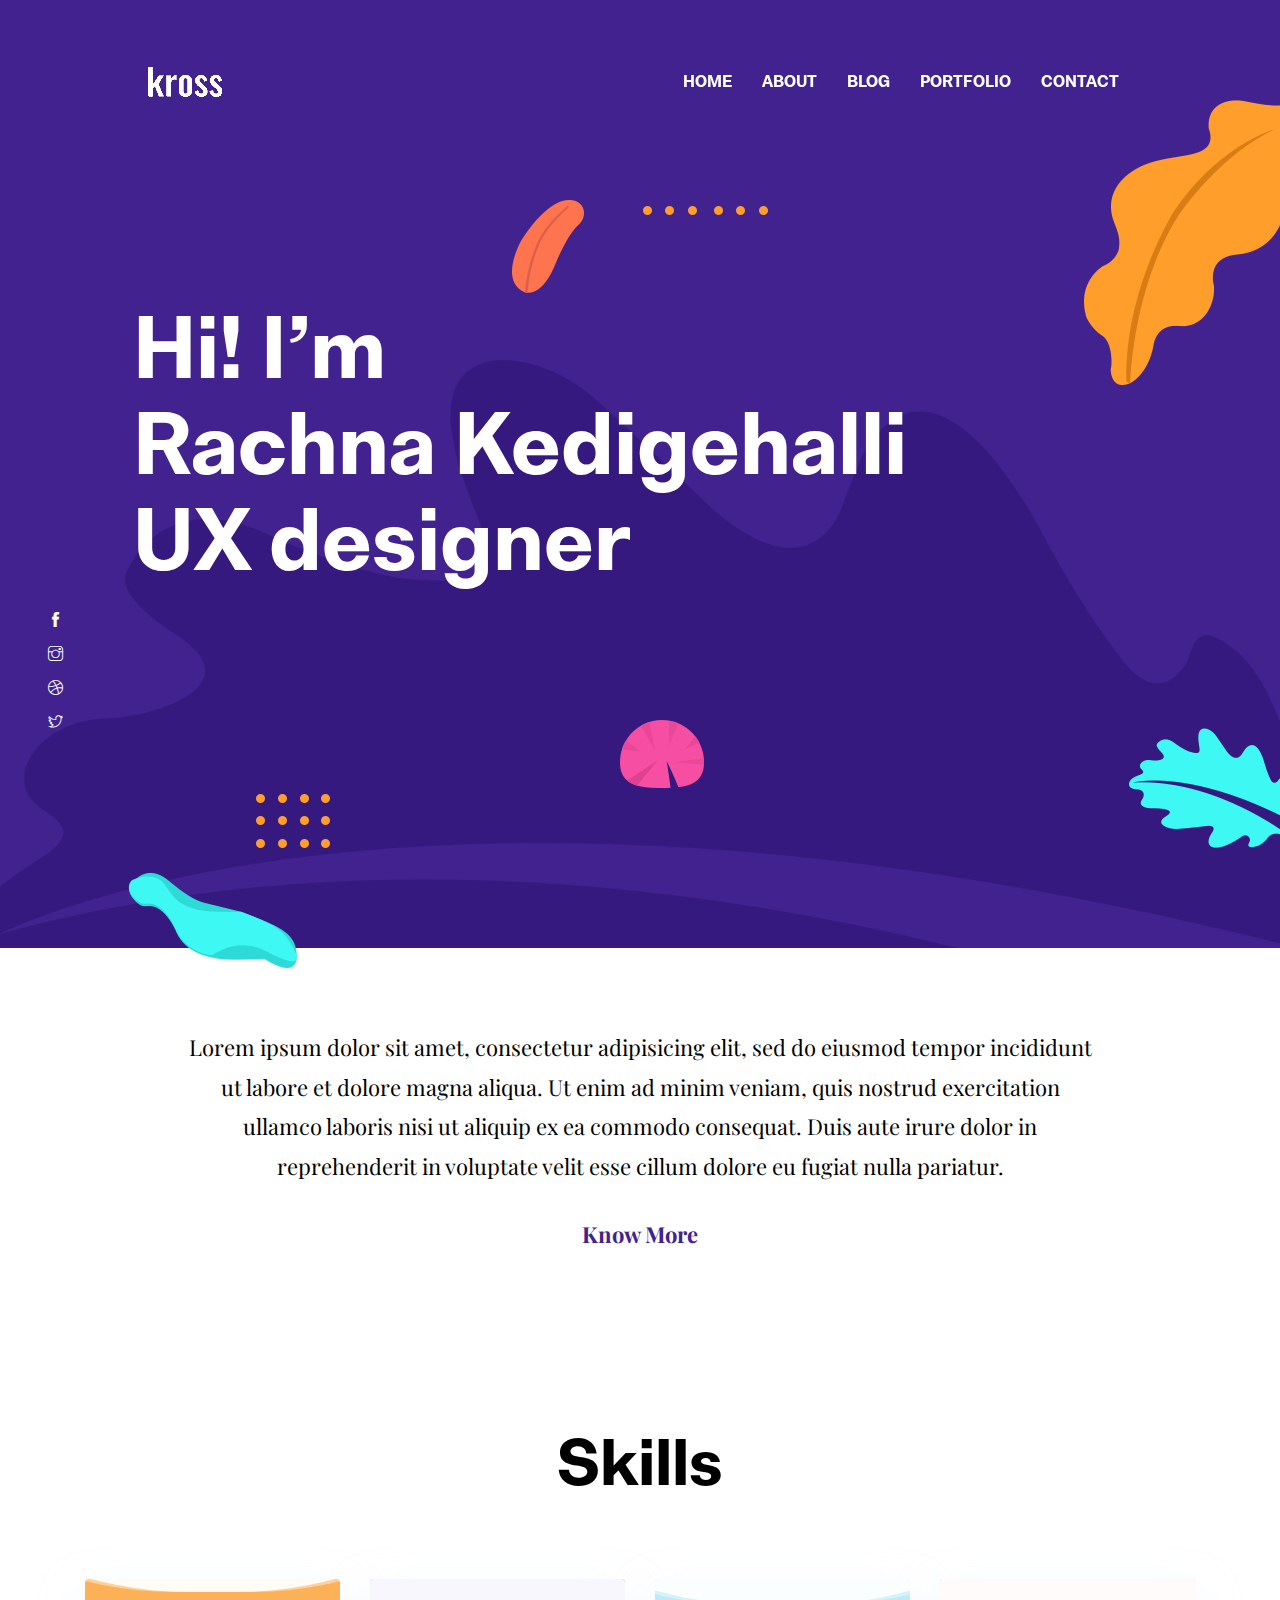
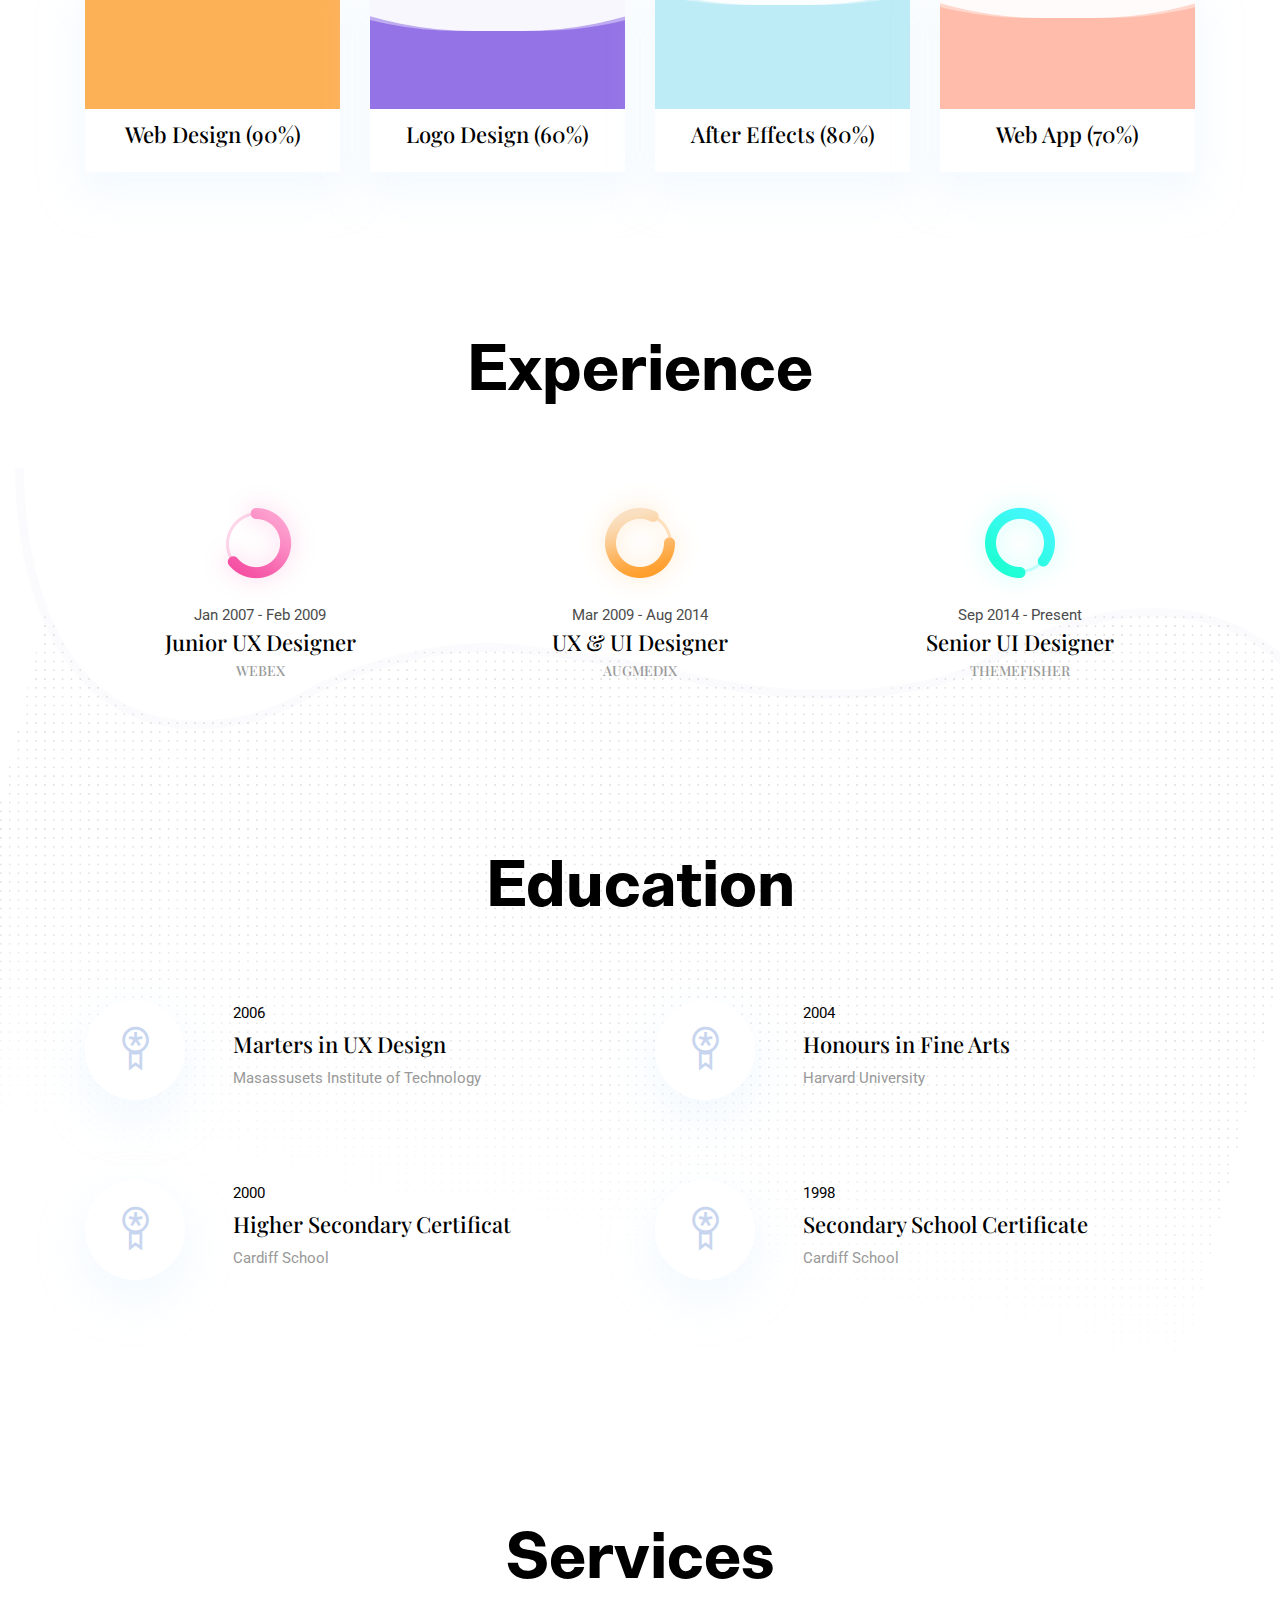
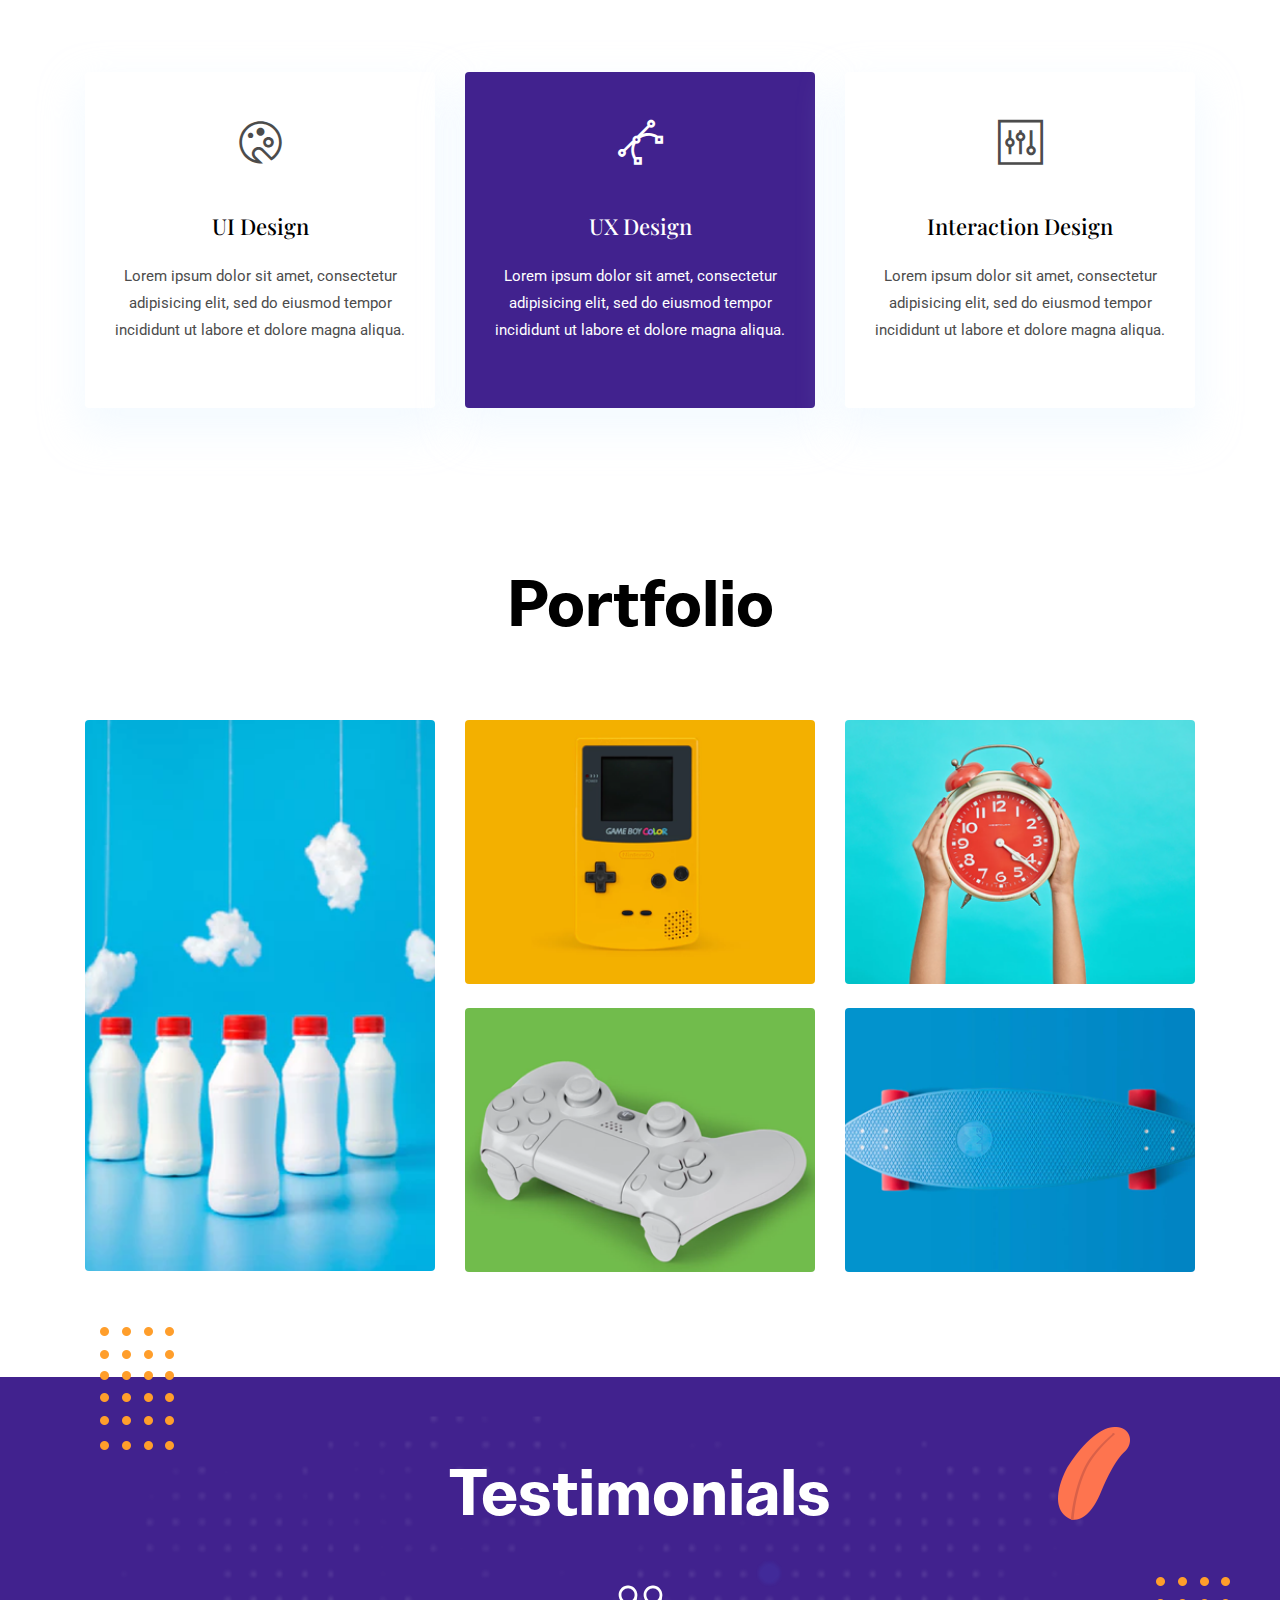
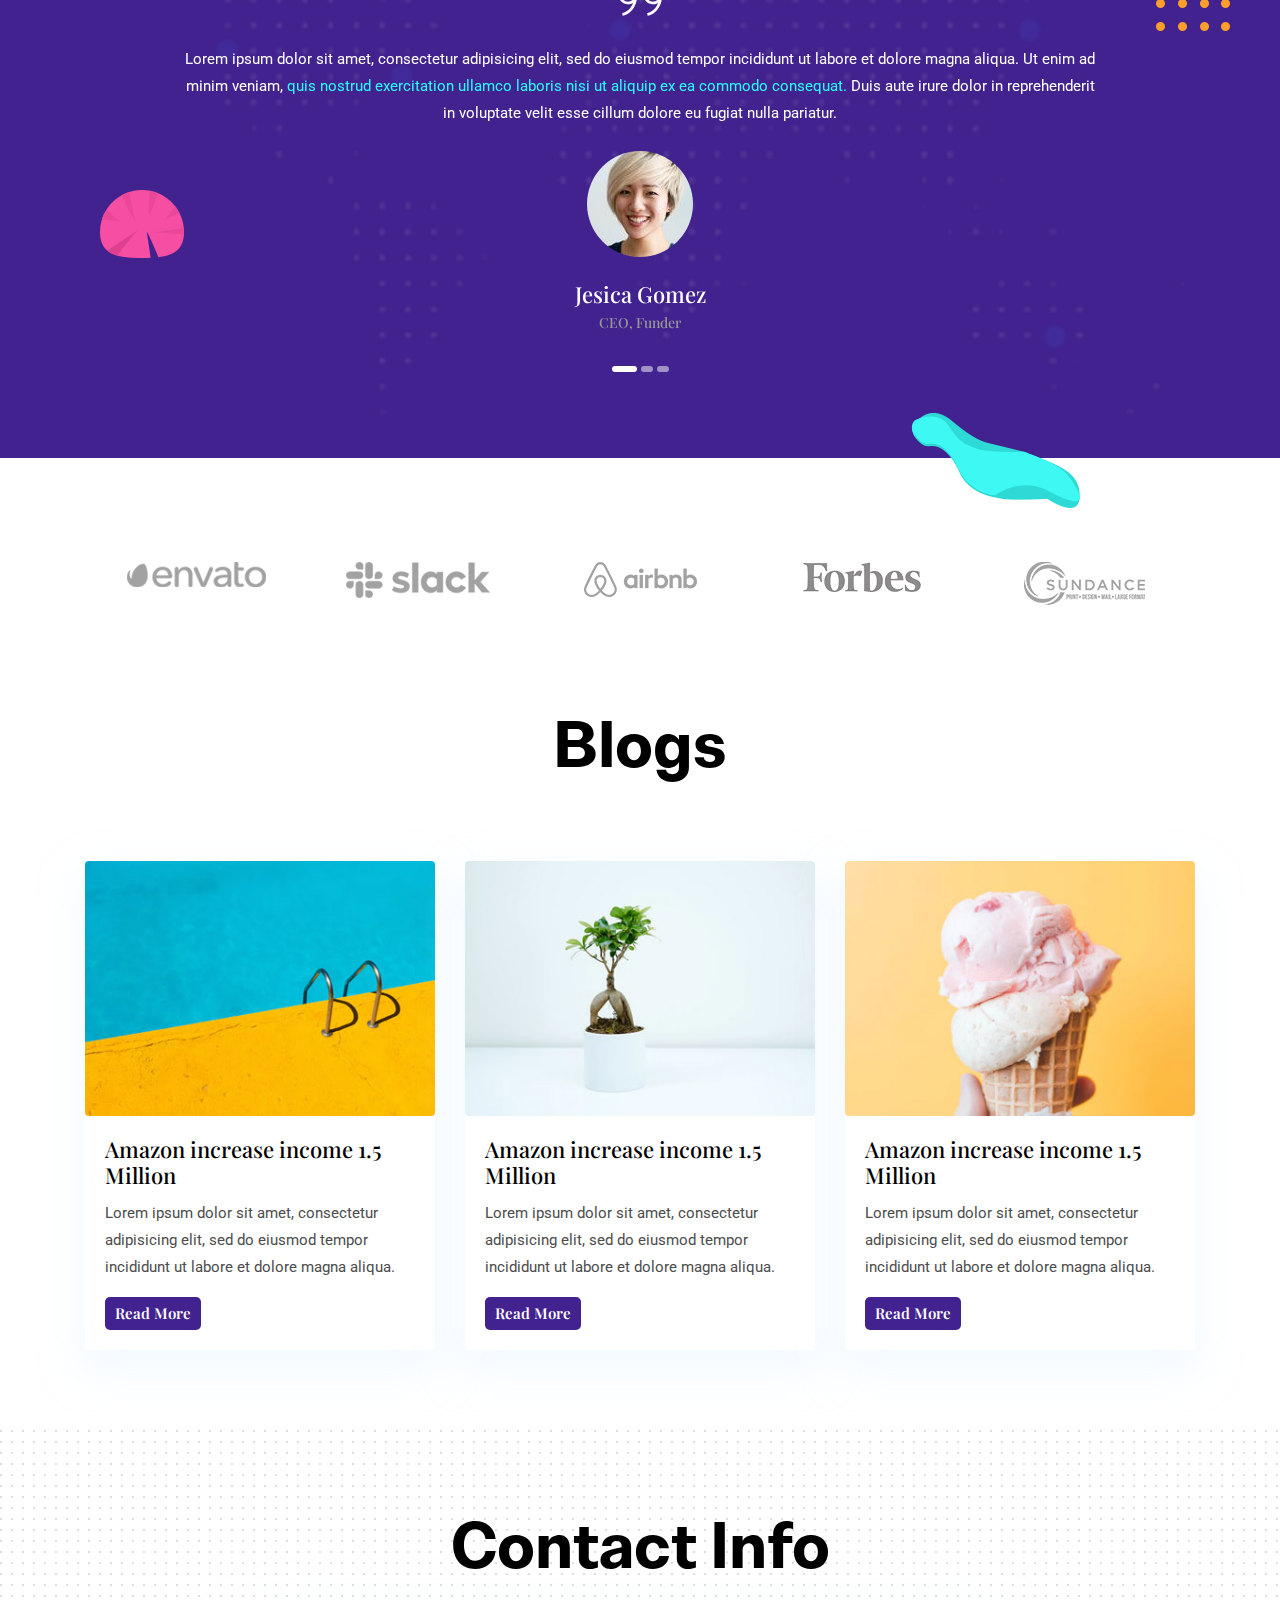
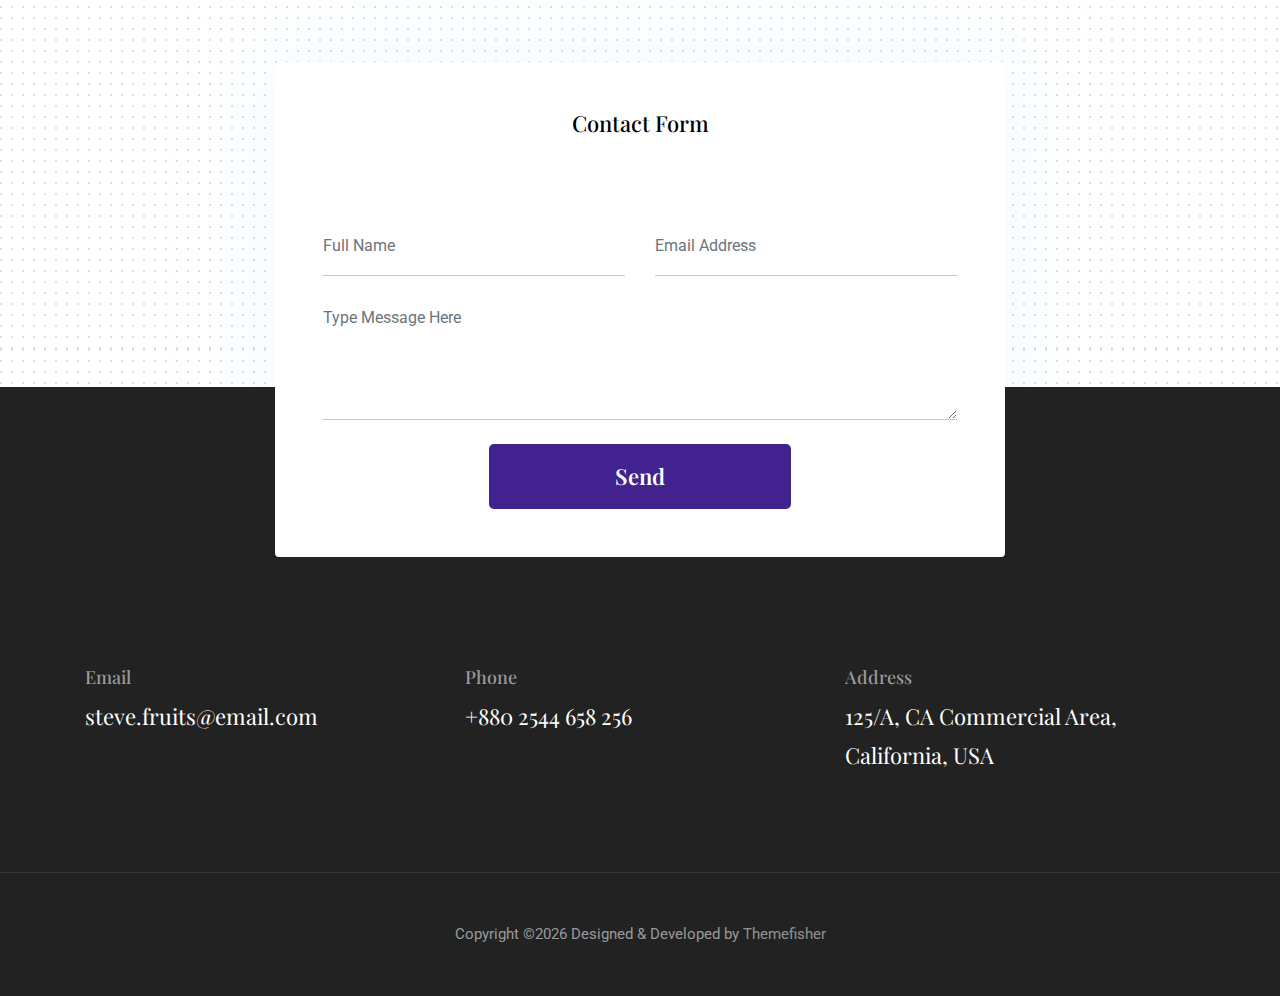
==== theme/index.html @ d2da88ad "initial commit - template added" ====
<!-- 
THEME: Kross - Creative Portfolio Template
VERSION: 1.0.0
AUTHOR: Themefisher

HOMEPAGE: https://themefisher.com/products/kross-creative-portfolio-template/
DEMO: https://demo.themefisher.com/kross/
GITHUB: https://github.com/themefisher/meghna-onepage-html5-business-template

Get HUGO Version : https://gethugothemes.com/products/kross-hugo-theme/

WEBSITE: https://themefisher.com
TWITTER: https://twitter.com/themefisher
FACEBOOK: https://www.facebook.com/themefisher
-->

<!DOCTYPE html>
<html lang="en">
<head>

  <!-- Basic Page Needs
  ================================================== -->
  <meta charset="utf-8">
  <title>Kross - Creative Portfolio Template</title>

  <!-- Mobile Specific Metas
  ================================================== -->
  <meta http-equiv="X-UA-Compatible" content="IE=edge">
  <meta name="description" content="Creative Portfolio Template">
  <meta name="viewport" content="width=device-width, initial-scale=1.0, maximum-scale=5.0">
  <meta name="author" content="Themefisher">
  <meta name="generator" content="Themefisher Kross Template v1.0">
  <!-- Favicon -->
  <link rel="shortcut icon" type="image/x-icon" href="images/favicon.png" />
  
  <!-- ** Plugins Needed for the Project ** -->
  <!-- Bootstrap -->
  <link rel="stylesheet" href="plugins/bootstrap/bootstrap.min.css">
  <!-- slick slider -->
  <link rel="stylesheet" href="plugins/slick/slick.css">
  <!-- themefy-icon -->
  <link rel="stylesheet" href="plugins/themify-icons/themify-icons.css">

  <!-- Main Stylesheet -->
  <link href="css/style.css" rel="stylesheet">

</head>
<body>
  

<header class="navigation fixed-top">
  <nav class="navbar navbar-expand-lg navbar-dark">
    <a class="navbar-brand font-tertiary h3" href="index.html"><img src="images/logo.png" alt="Myself"></a>
    <button class="navbar-toggler" type="button" data-toggle="collapse" data-target="#navigation"
      aria-controls="navigation" aria-expanded="false" aria-label="Toggle navigation">
      <span class="navbar-toggler-icon"></span>
    </button>

    <div class="collapse navbar-collapse text-center" id="navigation">
      <ul class="navbar-nav ml-auto">
        <li class="nav-item active">
          <a class="nav-link" href="index.html">Home</a>
        </li>
        <li class="nav-item">
          <a class="nav-link" href="about.html">about</a>
        </li>
        <li class="nav-item">
          <a class="nav-link" href="blog.html">Blog</a>
        </li>
        <li class="nav-item">
          <a class="nav-link" href="portfolio.html">Portfolio</a>
        </li>
        <li class="nav-item">
          <a class="nav-link" href="contact.html">Contact</a>
        </li>
      </ul>
    </div>
  </nav>
</header>

<!-- hero area -->
<section class="hero-area bg-primary" id="parallax">
  <div class="container">
    <div class="row">
      <div class="col-lg-11 mx-auto">
        <h1 class="text-white font-tertiary">Hi! I’m <br> Rachna Kedigehalli <br> UX designer</h1>
      </div>
    </div>
  </div>
  <div class="layer-bg w-100">
    <img class="img-fluid w-100" src="images/illustrations/leaf-bg.png" alt="bg-shape">
  </div>
  <div class="layer" id="l2">
    <img src="images/illustrations/dots-cyan.png" alt="bg-shape">
  </div>
  <div class="layer" id="l3">
    <img src="images/illustrations/leaf-orange.png" alt="bg-shape">
  </div>
  <div class="layer" id="l4">
    <img src="images/illustrations/dots-orange.png" alt="bg-shape">
  </div>
  <div class="layer" id="l5">
    <img src="images/illustrations/leaf-yellow.png" alt="bg-shape">
  </div>
  <div class="layer" id="l6">
    <img src="images/illustrations/leaf-cyan.png" alt="bg-shape">
  </div>
  <div class="layer" id="l7">
    <img src="images/illustrations/dots-group-orange.png" alt="bg-shape">
  </div>
  <div class="layer" id="l8">
    <img src="images/illustrations/leaf-pink-round.png" alt="bg-shape">
  </div>
  <div class="layer" id="l9">
    <img src="images/illustrations/leaf-cyan-2.png" alt="bg-shape">
  </div>
  <!-- social icon -->
  <ul class="list-unstyled ml-5 mt-3 position-relative zindex-1">
    <li class="mb-3"><a class="text-white" href="https://themefisher.com/"><i class="ti-facebook"></i></a></li>
    <li class="mb-3"><a class="text-white" href="https://themefisher.com/"><i class="ti-instagram"></i></a></li>
    <li class="mb-3"><a class="text-white" href="https://themefisher.com/"><i class="ti-dribbble"></i></a></li>
    <li class="mb-3"><a class="text-white" href="https://themefisher.com/"><i class="ti-twitter"></i></a></li>
  </ul>
  <!-- /social icon -->
</section>
<!-- /hero area -->

<!-- about -->
<section class="section">
  <div class="container">
    <div class="row">
      <div class="col-lg-10 mx-auto text-center">
        <p class="font-secondary paragraph-lg text-dark">Lorem ipsum dolor sit amet, consectetur adipisicing elit, sed
          do eiusmod tempor incididunt ut labore et dolore magna aliqua. Ut enim ad minim veniam, quis nostrud
          exercitation ullamco laboris nisi ut aliquip ex ea commodo consequat. Duis aute irure dolor in reprehenderit
          in voluptate velit esse cillum dolore eu fugiat nulla pariatur.</p>
        <a href="about.html" class="btn btn-transparent">know more</a>
      </div>
    </div>
  </div>
</section>
<!-- /about -->

<!-- skills -->
<section class="section">
  <div class="container">
    <div class="row">
      <div class="col-lg-12 text-center">
        <h2 class="section-title">Skills</h2>
      </div>
      <div class="col-lg-3 col-sm-6 mb-4 mb-lg-0">
        <div class="card shadow text-center">
          <div class="position-relative rounded-top progress-wrapper" data-color="#fdb157">
            <div class="wave" data-progress="90%"></div>
          </div>
          <div class="card-footer bg-white">
            <h4 class="card-title">Web Design (90%)</h4>
          </div>
        </div>
      </div>
      <div class="col-lg-3 col-sm-6 mb-4 mb-lg-0">
        <div class="card shadow text-center">
          <div class="position-relative rounded-top progress-wrapper" data-color="#9473e6">
            <div class="wave" data-progress="60%"></div>
          </div>
          <div class="card-footer bg-white">
            <h4 class="card-title">Logo Design (60%)</h4>
          </div>
        </div>
      </div>
      <div class="col-lg-3 col-sm-6 mb-4 mb-lg-0">
        <div class="card shadow text-center">
          <div class="position-relative rounded-top progress-wrapper" data-color="#bdecf6">
            <div class="wave" data-progress="80%"></div>
          </div>
          <div class="card-footer bg-white">
            <h4 class="card-title">After Effects (80%)</h4>
          </div>
        </div>
      </div>
      <div class="col-lg-3 col-sm-6 mb-4 mb-lg-0">
        <div class="card shadow text-center">
          <div class="position-relative rounded-top progress-wrapper" data-color="#ffbcaa">
            <div class="wave" data-progress="70%"></div>
          </div>
          <div class="card-footer bg-white">
            <h4 class="card-title">Web App (70%)</h4>
          </div>
        </div>
      </div>
    </div>
  </div>
</section>
<!-- /skills -->

<!-- experience -->
<section class="section">
  <div class="container">
    <div class="row justify-content-around">
      <div class="col-lg-12 text-center">
        <h2 class="section-title">Experience</h2>
      </div>
      <div class="col-lg-3 col-md-4 text-center">
        <img src="images/experience/icon-1.png" alt="icon">
        <p class="mb-0">Jan 2007 - Feb 2009</p>
        <h4>Junior UX Designer</h4>
        <h6 class="text-light">WEBEX</h6>
      </div>
      <div class="col-lg-3 col-md-4 text-center">
        <img src="images/experience/icon-2.png" alt="icon">
        <p class="mb-0">Mar 2009 - Aug 2014</p>
        <h4>UX & UI Designer</h4>
        <h6 class="text-light">AUGMEDIX</h6>
      </div>
      <div class="col-lg-3 col-md-4 text-center">
        <img src="images/experience/icon-3.png" alt="icon">
        <p class="mb-0">Sep 2014 - Present</p>
        <h4>Senior UI Designer</h4>
        <h6 class="text-light">THEMEFISHER</h6>
      </div>
    </div>
  </div>
</section>
<!-- ./experience -->

<!-- education -->
<section class="section position-relative">
  <div class="container">
    <div class="row">
      <div class="col-lg-12 text-center">
        <h2 class="section-title">Education</h2>
      </div>
      <div class="col-lg-6 col-md-6 mb-80">
        <div class="d-flex">
          <div class="mr-lg-5 mr-3">
            <i class="ti-medall icon icon-light icon-bg bg-white shadow rounded-circle d-block"></i>
          </div>
          <div>
            <p class="text-dark mb-1">2006</p>
            <h4>Marters in UX Design</h4>
            <p class="mb-0 text-light">Masassusets Institute of Technology</p>
          </div>
        </div>
      </div>
      <div class="col-lg-6 col-md-6 mb-80">
        <div class="d-flex">
          <div class="mr-lg-5 mr-3">
            <i class="ti-medall icon icon-light icon-bg bg-white shadow rounded-circle d-block"></i>
          </div>
          <div>
            <p class="text-dark mb-1">2004</p>
            <h4>Honours in Fine Arts</h4>
            <p class="mb-0 text-light">Harvard University</p>
          </div>
        </div>
      </div>
      <div class="col-lg-6 col-md-6 mb-80">
        <div class="d-flex">
          <div class="mr-lg-5 mr-3">
            <i class="ti-medall icon icon-light icon-bg bg-white shadow rounded-circle d-block"></i>
          </div>
          <div>
            <p class="text-dark mb-1">2000</p>
            <h4>Higher Secondary Certificat</h4>
            <p class="mb-0 text-light">Cardiff School</p>
          </div>
        </div>
      </div>
      <div class="col-lg-6 col-md-6 mb-80">
        <div class="d-flex">
          <div class="mr-lg-5 mr-3">
            <i class="ti-medall icon icon-light icon-bg bg-white shadow rounded-circle d-block"></i>
          </div>
          <div>
            <p class="text-dark mb-1">1998</p>
            <h4>Secondary School Certificate</h4>
            <p class="mb-0 text-light">Cardiff School</p>
          </div>
        </div>
      </div>
    </div>
  </div>
  <!-- bg image -->
  <img class="img-fluid edu-bg-image w-100" src="images/backgrounds/education-bg.png" alt="bg-image">
</section>
<!-- /education -->

<!-- services -->
<section class="section">
  <div class="container">
    <div class="row">
      <div class="col-12 text-center">
        <h2 class="section-title">Services</h2>
      </div>
      <div class="col-md-4 mb-4 mb-md-0">
        <div class="card hover-shadow shadow">
          <div class="card-body text-center px-4 py-5">
            <i class="ti-palette icon mb-5 d-inline-block"></i>
            <h4 class="mb-4">UI Design</h4>
            <p>Lorem ipsum dolor sit amet, consectetur adipisicing elit, sed do eiusmod tempor incididunt ut labore et
              dolore magna aliqua.</p>
          </div>
        </div>
      </div>
      <div class="col-md-4 mb-4 mb-md-0">
        <div class="card active-bg-primary hover-shadow shadow">
          <div class="card-body text-center px-4 py-5">
            <i class="ti-vector icon mb-5 d-inline-block"></i>
            <h4 class="mb-4">UX Design</h4>
            <p>Lorem ipsum dolor sit amet, consectetur adipisicing elit, sed do eiusmod tempor incididunt ut labore et
              dolore magna aliqua.</p>
          </div>
        </div>
      </div>
      <div class="col-md-4 mb-4 mb-md-0">
        <div class="card hover-shadow shadow">
          <div class="card-body text-center px-4 py-5">
            <i class="ti-panel icon mb-5 d-inline-block"></i>
            <h4 class="mb-4">Interaction Design</h4>
            <p>Lorem ipsum dolor sit amet, consectetur adipisicing elit, sed do eiusmod tempor incididunt ut labore et
              dolore magna aliqua.</p>
          </div>
        </div>
      </div>
    </div>
  </div>
</section>
<!-- /services -->

<!-- portfolio -->
<section class="section">
  <div class="container">
    <div class="row">
      <div class="col-12 text-center">
        <h2 class="section-title">Portfolio</h2>
      </div>
    </div>
    <div class="row shuffle-wrapper">
      <div class="col-lg-4 col-6 mb-4 shuffle-item">
        <div class="position-relative rounded hover-wrapper">
          <img src="images/portfolio/item-1.png" alt="portfolio-image" class="img-fluid rounded w-100">
          <div class="hover-overlay">
            <div class="hover-content">
              <a class="btn btn-light btn-sm" href="#!">view project</a>
            </div>
          </div>
        </div>
      </div>
      <div class="col-lg-4 col-6 mb-4 shuffle-item">
        <div class="position-relative rounded hover-wrapper">
          <img src="images/portfolio/item-2.png" alt="portfolio-image" class="img-fluid rounded w-100">
          <div class="hover-overlay">
            <div class="hover-content">
              <a class="btn btn-light btn-sm" href="#!">view project</a>
            </div>
          </div>
        </div>
      </div>
      <div class="col-lg-4 col-6 mb-4 shuffle-item">
        <div class="position-relative rounded hover-wrapper">
          <img src="images/portfolio/item-3.png" alt="portfolio-image" class="img-fluid rounded w-100">
          <div class="hover-overlay">
            <div class="hover-content">
              <a class="btn btn-light btn-sm" href="#!">view project</a>
            </div>
          </div>
        </div>
      </div>
      <div class="col-lg-4 col-6 mb-4 shuffle-item">
        <div class="position-relative rounded hover-wrapper">
          <img src="images/portfolio/item-4.png" alt="portfolio-image" class="img-fluid rounded w-100">
          <div class="hover-overlay">
            <div class="hover-content">
              <a class="btn btn-light btn-sm" href="#!">view project</a>
            </div>
          </div>
        </div>
      </div>
      <div class="col-lg-4 col-6 mb-4 shuffle-item">
        <div class="position-relative rounded hover-wrapper">
          <img src="images/portfolio/item-5.png" alt="portfolio-image" class="img-fluid rounded w-100">
          <div class="hover-overlay">
            <div class="hover-content">
              <a class="btn btn-light btn-sm" href="#!">view project</a>
            </div>
          </div>
        </div>
      </div>
    </div>
  </div>
</section>
<!-- /portfolio -->

<!-- testimonial -->
<section class="section bg-primary position-relative testimonial-bg-shapes">
  <div class="container">
    <div class="row">
      <div class="col-12 text-center">
        <h2 class="section-title text-white mb-5">Testimonials</h2>
      </div>
      <div class="col-lg-10 mx-auto testimonial-slider">
        <!-- slider-item -->
        <div class="text-center testimonial-content">
          <i class="ti-quote-right text-white icon mb-4 d-inline-block"></i>
          <p class="text-white mb-4">Lorem ipsum dolor sit amet, consectetur adipisicing elit, sed do eiusmod tempor
            incididunt ut labore et dolore magna aliqua. Ut enim ad minim veniam, <strong>quis nostrud exercitation
              ullamco laboris nisi ut aliquip ex ea commodo consequat.</strong> Duis aute irure dolor in reprehenderit
            in voluptate velit esse cillum dolore eu fugiat nulla pariatur.</p>
          <img class="img-fluid rounded-circle mb-4 d-inline-block" src="images/testimonial/client-1.png"
            alt="client-image">
          <h4 class="text-white">Jesica Gomez</h4>
          <h6 class="text-light mb-4">CEO, Funder</h6>
        </div>
        <!-- slider-item -->
        <div class="text-center testimonial-content">
          <i class="ti-quote-right text-white icon mb-4 d-inline-block"></i>
          <p class="text-white mb-4">Lorem ipsum dolor sit amet, consectetur adipisicing elit, sed do eiusmod tempor
            incididunt ut labore et dolore magna aliqua. Ut enim ad minim veniam, <strong>quis nostrud exercitation
              ullamco
              laboris nisi ut aliquip ex ea commodo consequat.</strong> Duis aute irure dolor in reprehenderit in
            voluptate velit
            esse cillum dolore eu fugiat nulla pariatur.</p>
          <img class="img-fluid rounded-circle mb-4 d-inline-block" src="images/testimonial/client-1.png"
            alt="client-image">
          <h4 class="text-white">Jesica Gomez</h4>
          <h6 class="text-light mb-4">CEO, Funder</h6>
        </div>
        <!-- slider-item -->
        <div class="text-center testimonial-content">
          <i class="ti-quote-right text-white icon mb-4 d-inline-block"></i>
          <p class="text-white mb-4">Lorem ipsum dolor sit amet, consectetur adipisicing elit, sed do eiusmod tempor
            incididunt ut labore et dolore magna aliqua. Ut enim ad minim veniam, <strong>quis nostrud exercitation
              ullamco
              laboris nisi ut aliquip ex ea commodo consequat.</strong> Duis aute irure dolor in reprehenderit in
            voluptate velit
            esse cillum dolore eu fugiat nulla pariatur.</p>
          <img class="img-fluid rounded-circle mb-4 d-inline-block" src="images/testimonial/client-1.png"
            alt="client-image">
          <h4 class="text-white">Jesica Gomez</h4>
          <h6 class="text-light mb-4">CEO, Funder</h6>
        </div>
      </div>
    </div>
  </div>
  <!-- bg shapes -->
  <img src="images/backgrounds/map.png" alt="map" class="img-fluid bg-map">
  <img src="images/illustrations/dots-group-v.png" alt="bg-shape" class="img-fluid bg-shape-1">
  <img src="images/illustrations/leaf-orange.png" alt="bg-shape" class="img-fluid bg-shape-2">
  <img src="images/illustrations/dots-group-sm.png" alt="bg-shape" class="img-fluid bg-shape-3">
  <img src="images/illustrations/leaf-pink-round.png" alt="bg-shape" class="img-fluid bg-shape-4">
  <img src="images/illustrations/leaf-cyan.png" alt="bg-shape" class="img-fluid bg-shape-5">
</section>
<!-- /testimonial -->

<!-- client logo slider -->
<section class="section pb-0">
  <div class="container">
    <div class="client-logo-slider d-flex align-items-center">
      <a href="contact.html" class="text-center d-block outline-0 p-4"><img class="d-unset img-fluid"
          src="images/clients-logo/client-logo-1.png" alt="client-logo"></a>
      <a href="contact.html" class="text-center d-block outline-0 p-4"><img class="d-unset img-fluid"
          src="images/clients-logo/client-logo-2.png" alt="client-logo"></a>
      <a href="contact.html" class="text-center d-block outline-0 p-4"><img class="d-unset img-fluid"
          src="images/clients-logo/client-logo-3.png" alt="client-logo"></a>
      <a href="contact.html" class="text-center d-block outline-0 p-4"><img class="d-unset img-fluid"
          src="images/clients-logo/client-logo-4.png" alt="client-logo"></a>
      <a href="contact.html" class="text-center d-block outline-0 p-4"><img class="d-unset img-fluid"
          src="images/clients-logo/client-logo-5.png" alt="client-logo"></a>
      <a href="contact.html" class="text-center d-block outline-0 p-4"><img class="d-unset img-fluid"
          src="images/clients-logo/client-logo-1.png" alt="client-logo"></a>
      <a href="contact.html" class="text-center d-block outline-0 p-4"><img class="d-unset img-fluid"
          src="images/clients-logo/client-logo-2.png" alt="client-logo"></a>
      <a href="contact.html" class="text-center d-block outline-0 p-4"><img class="d-unset img-fluid"
          src="images/clients-logo/client-logo-3.png" alt="client-logo"></a>
      <a href="contact.html" class="text-center d-block outline-0 p-4"><img class="d-unset img-fluid"
          src="images/clients-logo/client-logo-4.png" alt="client-logo"></a>
      <a href="contact.html" class="text-center d-block outline-0 p-4"><img class="d-unset img-fluid"
          src="images/clients-logo/client-logo-5.png" alt="client-logo"></a>
    </div>
  </div>
</section>
<!-- /client logo slider -->

<!-- blog -->
<section class="section">
  <div class="container">
    <div class="row">
      <div class="col-12 text-center">
        <h2 class="section-title">Blogs</h2>
      </div>
      <div class="col-lg-4 col-sm-6 mb-4 mb-lg-0">
        <article class="card shadow">
          <img class="rounded card-img-top" src="images/blog/post-3.jpg" alt="post-thumb">
          <div class="card-body">
            <h4 class="card-title"><a class="text-dark" href="blog-single.html">Amazon increase income 1.5 Million</a>
            </h4>
            <p class="cars-text">Lorem ipsum dolor sit amet, consectetur adipisicing elit, sed do eiusmod tempor
              incididunt ut labore et
              dolore magna aliqua.</p>
            <a href="blog-single.html" class="btn btn-xs btn-primary">Read More</a>
          </div>
        </article>
      </div>
      <div class="col-lg-4 col-sm-6 mb-4 mb-lg-0">
        <article class="card shadow">
          <img class="rounded card-img-top" src="images/blog/post-4.jpg" alt="post-thumb">
          <div class="card-body">
            <h4 class="card-title"><a class="text-dark" href="blog-single.html">Amazon increase income 1.5 Million</a>
            </h4>
            <p class="cars-text">Lorem ipsum dolor sit amet, consectetur adipisicing elit, sed do eiusmod tempor
              incididunt ut labore et
              dolore magna aliqua.</p>
            <a href="blog-single.html" class="btn btn-xs btn-primary">Read More</a>
          </div>
        </article>
      </div>
      <div class="col-lg-4 col-sm-6 mb-4 mb-lg-0">
        <article class="card shadow">
          <img class="rounded card-img-top" src="images/blog/post-2.jpg" alt="post-thumb">
          <div class="card-body">
            <h4 class="card-title"><a class="text-dark" href="blog-single.html">Amazon increase income 1.5 Million</a>
            </h4>
            <p class="cars-text">Lorem ipsum dolor sit amet, consectetur adipisicing elit, sed do eiusmod tempor
              incididunt ut labore et
              dolore magna aliqua.</p>
            <a href="blog-single.html" class="btn btn-xs btn-primary">Read More</a>
          </div>
        </article>
      </div>
    </div>
  </div>
</section>
<!-- /blog -->

<!-- contact -->
<section class="section section-on-footer" data-background="images/backgrounds/bg-dots.png">
  <div class="container">
    <div class="row">
      <div class="col-12 text-center">
        <h2 class="section-title">Contact Info</h2>
      </div>
      <div class="col-lg-8 mx-auto">
        <div class="bg-white rounded text-center p-5 shadow-down">
          <h4 class="mb-80">Contact Form</h4>
          <form action="#" class="row">
            <div class="col-md-6">
              <input type="text" id="name" name="name" placeholder="Full Name" class="form-control px-0 mb-4" required>
            </div>
            <div class="col-md-6">
              <input type="email" id="email" name="email" placeholder="Email Address" class="form-control px-0 mb-4" required>
            </div>
            <div class="col-12">
              <textarea name="message" id="message" class="form-control px-0 mb-4"
                placeholder="Type Message Here" required></textarea>
            </div>
            <div class="col-lg-6 col-10 mx-auto">
              <button class="btn btn-primary w-100">send</button>
            </div>
          </form>
        </div>
      </div>
    </div>
  </div>
</section>
<!-- /contact -->

<!-- footer -->
<footer class="bg-dark footer-section">
  <div class="section">
    <div class="container">
      <div class="row">
        <div class="col-md-4">
          <h5 class="text-light">Email</h5>
          <p class="text-white paragraph-lg font-secondary">steve.fruits@email.com</p>
        </div>
        <div class="col-md-4">
          <h5 class="text-light">Phone</h5>
          <p class="text-white paragraph-lg font-secondary">+880 2544 658 256</p>
        </div>
        <div class="col-md-4">
          <h5 class="text-light">Address</h5>
          <p class="text-white paragraph-lg font-secondary">125/A, CA Commercial Area, California, USA</p>
        </div>
      </div>
    </div>
  </div>
  <div class="border-top text-center border-dark py-5">
    <p class="mb-0 text-light">Copyright &copy;<script>
        var CurrentYear = new Date().getFullYear()
        document.write(CurrentYear)
      </script> Designed &amp; Developed by <a class="text-white-50" href="Themefisher">Themefisher</a></p>
  </div>
</footer>
<!-- /footer -->

<!-- jQuery -->
<script src="plugins/jQuery/jquery.min.js"></script>
<!-- Bootstrap JS -->
<script src="plugins/bootstrap/bootstrap.min.js"></script>
<!-- slick slider -->
<script src="plugins/slick/slick.min.js"></script>
<!-- filter -->
<script src="plugins/shuffle/shuffle.min.js"></script>

<!-- Main Script -->
<script src="js/script.js"></script>

</body>
</html>
---- theme/plugins/themify-icons/themify-icons.css ----
@font-face{font-family:themify;src:url(fonts/themify.eot?-fvbane);src:url(fonts/themify.eot?#iefix-fvbane) format('embedded-opentype'),url(fonts/themify.woff?-fvbane) format('woff'),url(fonts/themify.ttf?-fvbane) format('truetype'),url(fonts/themify.svg?-fvbane#themify) format('svg');font-weight:400;font-style:normal}[class*=" ti-"],[class^=ti-]{font-family:themify;speak:none;font-style:normal;font-weight:400;font-variant:normal;text-transform:none;line-height:1;-webkit-font-smoothing:antialiased;-moz-osx-font-smoothing:grayscale}.ti-wand:before{content:"\e600"}.ti-volume:before{content:"\e601"}.ti-user:before{content:"\e602"}.ti-unlock:before{content:"\e603"}.ti-unlink:before{content:"\e604"}.ti-trash:before{content:"\e605"}.ti-thought:before{content:"\e606"}.ti-target:before{content:"\e607"}.ti-tag:before{content:"\e608"}.ti-tablet:before{content:"\e609"}.ti-star:before{content:"\e60a"}.ti-spray:before{content:"\e60b"}.ti-signal:before{content:"\e60c"}.ti-shopping-cart:before{content:"\e60d"}.ti-shopping-cart-full:before{content:"\e60e"}.ti-settings:before{content:"\e60f"}.ti-search:before{content:"\e610"}.ti-zoom-in:before{content:"\e611"}.ti-zoom-out:before{content:"\e612"}.ti-cut:before{content:"\e613"}.ti-ruler:before{content:"\e614"}.ti-ruler-pencil:before{content:"\e615"}.ti-ruler-alt:before{content:"\e616"}.ti-bookmark:before{content:"\e617"}.ti-bookmark-alt:before{content:"\e618"}.ti-reload:before{content:"\e619"}.ti-plus:before{content:"\e61a"}.ti-pin:before{content:"\e61b"}.ti-pencil:before{content:"\e61c"}.ti-pencil-alt:before{content:"\e61d"}.ti-paint-roller:before{content:"\e61e"}.ti-paint-bucket:before{content:"\e61f"}.ti-na:before{content:"\e620"}.ti-mobile:before{content:"\e621"}.ti-minus:before{content:"\e622"}.ti-medall:before{content:"\e623"}.ti-medall-alt:before{content:"\e624"}.ti-marker:before{content:"\e625"}.ti-marker-alt:before{content:"\e626"}.ti-arrow-up:before{content:"\e627"}.ti-arrow-right:before{content:"\e628"}.ti-arrow-left:before{content:"\e629"}.ti-arrow-down:before{content:"\e62a"}.ti-lock:before{content:"\e62b"}.ti-location-arrow:before{content:"\e62c"}.ti-link:before{content:"\e62d"}.ti-layout:before{content:"\e62e"}.ti-layers:before{content:"\e62f"}.ti-layers-alt:before{content:"\e630"}.ti-key:before{content:"\e631"}.ti-import:before{content:"\e632"}.ti-image:before{content:"\e633"}.ti-heart:before{content:"\e634"}.ti-heart-broken:before{content:"\e635"}.ti-hand-stop:before{content:"\e636"}.ti-hand-open:before{content:"\e637"}.ti-hand-drag:before{content:"\e638"}.ti-folder:before{content:"\e639"}.ti-flag:before{content:"\e63a"}.ti-flag-alt:before{content:"\e63b"}.ti-flag-alt-2:before{content:"\e63c"}.ti-eye:before{content:"\e63d"}.ti-export:before{content:"\e63e"}.ti-exchange-vertical:before{content:"\e63f"}.ti-desktop:before{content:"\e640"}.ti-cup:before{content:"\e641"}.ti-crown:before{content:"\e642"}.ti-comments:before{content:"\e643"}.ti-comment:before{content:"\e644"}.ti-comment-alt:before{content:"\e645"}.ti-close:before{content:"\e646"}.ti-clip:before{content:"\e647"}.ti-angle-up:before{content:"\e648"}.ti-angle-right:before{content:"\e649"}.ti-angle-left:before{content:"\e64a"}.ti-angle-down:before{content:"\e64b"}.ti-check:before{content:"\e64c"}.ti-check-box:before{content:"\e64d"}.ti-camera:before{content:"\e64e"}.ti-announcement:before{content:"\e64f"}.ti-brush:before{content:"\e650"}.ti-briefcase:before{content:"\e651"}.ti-bolt:before{content:"\e652"}.ti-bolt-alt:before{content:"\e653"}.ti-blackboard:before{content:"\e654"}.ti-bag:before{content:"\e655"}.ti-move:before{content:"\e656"}.ti-arrows-vertical:before{content:"\e657"}.ti-arrows-horizontal:before{content:"\e658"}.ti-fullscreen:before{content:"\e659"}.ti-arrow-top-right:before{content:"\e65a"}.ti-arrow-top-left:before{content:"\e65b"}.ti-arrow-circle-up:before{content:"\e65c"}.ti-arrow-circle-right:before{content:"\e65d"}.ti-arrow-circle-left:before{content:"\e65e"}.ti-arrow-circle-down:before{content:"\e65f"}.ti-angle-double-up:before{content:"\e660"}.ti-angle-double-right:before{content:"\e661"}.ti-angle-double-left:before{content:"\e662"}.ti-angle-double-down:before{content:"\e663"}.ti-zip:before{content:"\e664"}.ti-world:before{content:"\e665"}.ti-wheelchair:before{content:"\e666"}.ti-view-list:before{content:"\e667"}.ti-view-list-alt:before{content:"\e668"}.ti-view-grid:before{content:"\e669"}.ti-uppercase:before{content:"\e66a"}.ti-upload:before{content:"\e66b"}.ti-underline:before{content:"\e66c"}.ti-truck:before{content:"\e66d"}.ti-timer:before{content:"\e66e"}.ti-ticket:before{content:"\e66f"}.ti-thumb-up:before{content:"\e670"}.ti-thumb-down:before{content:"\e671"}.ti-text:before{content:"\e672"}.ti-stats-up:before{content:"\e673"}.ti-stats-down:before{content:"\e674"}.ti-split-v:before{content:"\e675"}.ti-split-h:before{content:"\e676"}.ti-smallcap:before{content:"\e677"}.ti-shine:before{content:"\e678"}.ti-shift-right:before{content:"\e679"}.ti-shift-left:before{content:"\e67a"}.ti-shield:before{content:"\e67b"}.ti-notepad:before{content:"\e67c"}.ti-server:before{content:"\e67d"}.ti-quote-right:before{content:"\e67e"}.ti-quote-left:before{content:"\e67f"}.ti-pulse:before{content:"\e680"}.ti-printer:before{content:"\e681"}.ti-power-off:before{content:"\e682"}.ti-plug:before{content:"\e683"}.ti-pie-chart:before{content:"\e684"}.ti-paragraph:before{content:"\e685"}.ti-panel:before{content:"\e686"}.ti-package:before{content:"\e687"}.ti-music:before{content:"\e688"}.ti-music-alt:before{content:"\e689"}.ti-mouse:before{content:"\e68a"}.ti-mouse-alt:before{content:"\e68b"}.ti-money:before{content:"\e68c"}.ti-microphone:before{content:"\e68d"}.ti-menu:before{content:"\e68e"}.ti-menu-alt:before{content:"\e68f"}.ti-map:before{content:"\e690"}.ti-map-alt:before{content:"\e691"}.ti-loop:before{content:"\e692"}.ti-location-pin:before{content:"\e693"}.ti-list:before{content:"\e694"}.ti-light-bulb:before{content:"\e695"}.ti-Italic:before{content:"\e696"}.ti-info:before{content:"\e697"}.ti-infinite:before{content:"\e698"}.ti-id-badge:before{content:"\e699"}.ti-hummer:before{content:"\e69a"}.ti-home:before{content:"\e69b"}.ti-help:before{content:"\e69c"}.ti-headphone:before{content:"\e69d"}.ti-harddrives:before{content:"\e69e"}.ti-harddrive:before{content:"\e69f"}.ti-gift:before{content:"\e6a0"}.ti-game:before{content:"\e6a1"}.ti-filter:before{content:"\e6a2"}.ti-files:before{content:"\e6a3"}.ti-file:before{content:"\e6a4"}.ti-eraser:before{content:"\e6a5"}.ti-envelope:before{content:"\e6a6"}.ti-download:before{content:"\e6a7"}.ti-direction:before{content:"\e6a8"}.ti-direction-alt:before{content:"\e6a9"}.ti-dashboard:before{content:"\e6aa"}.ti-control-stop:before{content:"\e6ab"}.ti-control-shuffle:before{content:"\e6ac"}.ti-control-play:before{content:"\e6ad"}.ti-control-pause:before{content:"\e6ae"}.ti-control-forward:before{content:"\e6af"}.ti-control-backward:before{content:"\e6b0"}.ti-cloud:before{content:"\e6b1"}.ti-cloud-up:before{content:"\e6b2"}.ti-cloud-down:before{content:"\e6b3"}.ti-clipboard:before{content:"\e6b4"}.ti-car:before{content:"\e6b5"}.ti-calendar:before{content:"\e6b6"}.ti-book:before{content:"\e6b7"}.ti-bell:before{content:"\e6b8"}.ti-basketball:before{content:"\e6b9"}.ti-bar-chart:before{content:"\e6ba"}.ti-bar-chart-alt:before{content:"\e6bb"}.ti-back-right:before{content:"\e6bc"}.ti-back-left:before{content:"\e6bd"}.ti-arrows-corner:before{content:"\e6be"}.ti-archive:before{content:"\e6bf"}.ti-anchor:before{content:"\e6c0"}.ti-align-right:before{content:"\e6c1"}.ti-align-left:before{content:"\e6c2"}.ti-align-justify:before{content:"\e6c3"}.ti-align-center:before{content:"\e6c4"}.ti-alert:before{content:"\e6c5"}.ti-alarm-clock:before{content:"\e6c6"}.ti-agenda:before{content:"\e6c7"}.ti-write:before{content:"\e6c8"}.ti-window:before{content:"\e6c9"}.ti-widgetized:before{content:"\e6ca"}.ti-widget:before{content:"\e6cb"}.ti-widget-alt:before{content:"\e6cc"}.ti-wallet:before{content:"\e6cd"}.ti-video-clapper:before{content:"\e6ce"}.ti-video-camera:before{content:"\e6cf"}.ti-vector:before{content:"\e6d0"}.ti-themify-logo:before{content:"\e6d1"}.ti-themify-favicon:before{content:"\e6d2"}.ti-themify-favicon-alt:before{content:"\e6d3"}.ti-support:before{content:"\e6d4"}.ti-stamp:before{content:"\e6d5"}.ti-split-v-alt:before{content:"\e6d6"}.ti-slice:before{content:"\e6d7"}.ti-shortcode:before{content:"\e6d8"}.ti-shift-right-alt:before{content:"\e6d9"}.ti-shift-left-alt:before{content:"\e6da"}.ti-ruler-alt-2:before{content:"\e6db"}.ti-receipt:before{content:"\e6dc"}.ti-pin2:before{content:"\e6dd"}.ti-pin-alt:before{content:"\e6de"}.ti-pencil-alt2:before{content:"\e6df"}.ti-palette:before{content:"\e6e0"}.ti-more:before{content:"\e6e1"}.ti-more-alt:before{content:"\e6e2"}.ti-microphone-alt:before{content:"\e6e3"}.ti-magnet:before{content:"\e6e4"}.ti-line-double:before{content:"\e6e5"}.ti-line-dotted:before{content:"\e6e6"}.ti-line-dashed:before{content:"\e6e7"}.ti-layout-width-full:before{content:"\e6e8"}.ti-layout-width-default:before{content:"\e6e9"}.ti-layout-width-default-alt:before{content:"\e6ea"}.ti-layout-tab:before{content:"\e6eb"}.ti-layout-tab-window:before{content:"\e6ec"}.ti-layout-tab-v:before{content:"\e6ed"}.ti-layout-tab-min:before{content:"\e6ee"}.ti-layout-slider:before{content:"\e6ef"}.ti-layout-slider-alt:before{content:"\e6f0"}.ti-layout-sidebar-right:before{content:"\e6f1"}.ti-layout-sidebar-none:before{content:"\e6f2"}.ti-layout-sidebar-left:before{content:"\e6f3"}.ti-layout-placeholder:before{content:"\e6f4"}.ti-layout-menu:before{content:"\e6f5"}.ti-layout-menu-v:before{content:"\e6f6"}.ti-layout-menu-separated:before{content:"\e6f7"}.ti-layout-menu-full:before{content:"\e6f8"}.ti-layout-media-right-alt:before{content:"\e6f9"}.ti-layout-media-right:before{content:"\e6fa"}.ti-layout-media-overlay:before{content:"\e6fb"}.ti-layout-media-overlay-alt:before{content:"\e6fc"}.ti-layout-media-overlay-alt-2:before{content:"\e6fd"}.ti-layout-media-left-alt:before{content:"\e6fe"}.ti-layout-media-left:before{content:"\e6ff"}.ti-layout-media-center-alt:before{content:"\e700"}.ti-layout-media-center:before{content:"\e701"}.ti-layout-list-thumb:before{content:"\e702"}.ti-layout-list-thumb-alt:before{content:"\e703"}.ti-layout-list-post:before{content:"\e704"}.ti-layout-list-large-image:before{content:"\e705"}.ti-layout-line-solid:before{content:"\e706"}.ti-layout-grid4:before{content:"\e707"}.ti-layout-grid3:before{content:"\e708"}.ti-layout-grid2:before{content:"\e709"}.ti-layout-grid2-thumb:before{content:"\e70a"}.ti-layout-cta-right:before{content:"\e70b"}.ti-layout-cta-left:before{content:"\e70c"}.ti-layout-cta-center:before{content:"\e70d"}.ti-layout-cta-btn-right:before{content:"\e70e"}.ti-layout-cta-btn-left:before{content:"\e70f"}.ti-layout-column4:before{content:"\e710"}.ti-layout-column3:before{content:"\e711"}.ti-layout-column2:before{content:"\e712"}.ti-layout-accordion-separated:before{content:"\e713"}.ti-layout-accordion-merged:before{content:"\e714"}.ti-layout-accordion-list:before{content:"\e715"}.ti-ink-pen:before{content:"\e716"}.ti-info-alt:before{content:"\e717"}.ti-help-alt:before{content:"\e718"}.ti-headphone-alt:before{content:"\e719"}.ti-hand-point-up:before{content:"\e71a"}.ti-hand-point-right:before{content:"\e71b"}.ti-hand-point-left:before{content:"\e71c"}.ti-hand-point-down:before{content:"\e71d"}.ti-gallery:before{content:"\e71e"}.ti-face-smile:before{content:"\e71f"}.ti-face-sad:before{content:"\e720"}.ti-credit-card:before{content:"\e721"}.ti-control-skip-forward:before{content:"\e722"}.ti-control-skip-backward:before{content:"\e723"}.ti-control-record:before{content:"\e724"}.ti-control-eject:before{content:"\e725"}.ti-comments-smiley:before{content:"\e726"}.ti-brush-alt:before{content:"\e727"}.ti-youtube:before{content:"\e728"}.ti-vimeo:before{content:"\e729"}.ti-twitter:before{content:"\e72a"}.ti-time:before{content:"\e72b"}.ti-tumblr:before{content:"\e72c"}.ti-skype:before{content:"\e72d"}.ti-share:before{content:"\e72e"}.ti-share-alt:before{content:"\e72f"}.ti-rocket:before{content:"\e730"}.ti-pinterest:before{content:"\e731"}.ti-new-window:before{content:"\e732"}.ti-microsoft:before{content:"\e733"}.ti-list-ol:before{content:"\e734"}.ti-linkedin:before{content:"\e735"}.ti-layout-sidebar-2:before{content:"\e736"}.ti-layout-grid4-alt:before{content:"\e737"}.ti-layout-grid3-alt:before{content:"\e738"}.ti-layout-grid2-alt:before{content:"\e739"}.ti-layout-column4-alt:before{content:"\e73a"}.ti-layout-column3-alt:before{content:"\e73b"}.ti-layout-column2-alt:before{content:"\e73c"}.ti-instagram:before{content:"\e73d"}.ti-google:before{content:"\e73e"}.ti-github:before{content:"\e73f"}.ti-flickr:before{content:"\e740"}.ti-facebook:before{content:"\e741"}.ti-dropbox:before{content:"\e742"}.ti-dribbble:before{content:"\e743"}.ti-apple:before{content:"\e744"}.ti-android:before{content:"\e745"}.ti-save:before{content:"\e746"}.ti-save-alt:before{content:"\e747"}.ti-yahoo:before{content:"\e748"}.ti-wordpress:before{content:"\e749"}.ti-vimeo-alt:before{content:"\e74a"}.ti-twitter-alt:before{content:"\e74b"}.ti-tumblr-alt:before{content:"\e74c"}.ti-trello:before{content:"\e74d"}.ti-stack-overflow:before{content:"\e74e"}.ti-soundcloud:before{content:"\e74f"}.ti-sharethis:before{content:"\e750"}.ti-sharethis-alt:before{content:"\e751"}.ti-reddit:before{content:"\e752"}.ti-pinterest-alt:before{content:"\e753"}.ti-microsoft-alt:before{content:"\e754"}.ti-linux:before{content:"\e755"}.ti-jsfiddle:before{content:"\e756"}.ti-joomla:before{content:"\e757"}.ti-html5:before{content:"\e758"}.ti-flickr-alt:before{content:"\e759"}.ti-email:before{content:"\e75a"}.ti-drupal:before{content:"\e75b"}.ti-dropbox-alt:before{content:"\e75c"}.ti-css3:before{content:"\e75d"}.ti-rss:before{content:"\e75e"}.ti-rss-alt:before{content:"\e75f"}
---- theme/css/style.css ----
/*!
THEME: Kross - Creative Portfolio Template
VERSION: 1.0.0
AUTHOR: Themefisher

HOMEPAGE: https://themefisher.com/products/kross-creative-portfolio-template/
DEMO: https://demo.themefisher.com/kross/
GITHUB: https://github.com/themefisher/meghna-onepage-html5-business-template

Get HUGO Version : https://gethugothemes.com/products/kross-hugo-theme/

WEBSITE: https://themefisher.com
TWITTER: https://twitter.com/themefisher
FACEBOOK: https://www.facebook.com/themefisher
*/
/*  typography */
@import url("https://fonts.googleapis.com/css?family=Playfair+Display:400,700|Roboto:300,400,500,700");
@font-face {
  font-family: 'BwNistaInt-xBd';
  src: url("../plugins/fonts/BwNistaInt-xBd.woff") format("woff");
  font-style: normal;
  font-display: swap;
}

body {
  line-height: 1.2;
  font-family: "Roboto", sans-serif;
  -webkit-font-smoothing: antialiased;
  font-size: 15px;
  color: #4c4c4c;
}

p, .paragraph {
  font-weight: 400;
  color: #4c4c4c;
  font-size: 15px;
  line-height: 1.8;
  font-family: "Roboto", sans-serif;
}

p-lg, .paragraph-lg {
  font-size: 22px;
}

h1, h2, h3, h4, h5, h6 {
  color: #000;
  font-family: "Playfair Display", serif;
  line-height: 1.2;
}

h1, .h1 {
  font-size: 80px;
}

@media (max-width: 991px) {
  h1, .h1 {
    font-size: 65px;
  }
}

h2, .h2 {
  font-size: 60px;
}

@media (max-width: 991px) {
  h2, .h2 {
    font-size: 50px;
  }
}

h3, .h3 {
  font-size: 40px;
}

h4, .h4 {
  font-size: 22px;
}

h5, .h5 {
  font-size: 18px;
}

h6, .h6 {
  font-size: 14px;
}

/* Button style */
.btn {
  font-size: 22px;
  font-family: "Playfair Display", serif;
  text-transform: capitalize;
  padding: 16px 44px;
  border-radius: 5px;
  font-weight: 600;
  border: 0;
  position: relative;
  z-index: 1;
  transition: .2s ease;
}

.btn:focus {
  outline: 0;
  box-shadow: none !important;
}

.btn:active {
  box-shadow: none;
}

.btn-sm {
  font-size: 15px;
  padding: 10px 30px;
}

.btn-xs {
  padding: 5px 10px;
  font-size: 15px;
}

.btn-primary {
  background: #41228e;
  color: #fff;
}

.btn-primary:active {
  background: #542cb7 !important;
}

.btn-primary:hover {
  background: #542cb7;
}

.btn-primary.focus, .btn-primary.active {
  background: #542cb7 !important;
  box-shadow: none !important;
}

.btn-transparent {
  background: transparent;
  color: #41228e;
  font-weight: bold;
}

.btn-transparent:active, .btn-transparent:hover {
  color: #41228e;
}

body {
  background-color: #fff;
  overflow-x: hidden;
}

::-moz-selection {
  background: #542cb7;
  color: #fff;
}

::selection {
  background: #542cb7;
  color: #fff;
}

/* preloader */
.preloader {
  position: fixed;
  top: 0;
  left: 0;
  right: 0;
  bottom: 0;
  background-color: #fff;
  z-index: 999;
  display: flex;
  align-items: center;
  justify-content: center;
}

ol,
ul {
  list-style-type: none;
  margin: 0px;
}

img {
  vertical-align: middle;
  border: 0;
}

a,
a:hover,
a:focus {
  text-decoration: none;
}

a,
button,
select {
  cursor: pointer;
  transition: .2s ease;
}

a:focus,
button:focus,
select:focus {
  outline: 0;
}

a.text-dark:hover {
  color: #41228e !important;
}

a:hover {
  color: #41228e;
}

.slick-slide {
  outline: 0;
}

.section {
  padding-top: 80px;
  padding-bottom: 80px;
}

.section-title {
  margin-bottom: 80px;
  font-family: "BwNistaInt-xBd";
}

.bg-cover {
  background-size: cover;
  background-position: center center;
  background-repeat: no-repeat;
}

/* overlay */
.overlay {
  position: relative;
}

.overlay::before {
  position: absolute;
  content: '';
  height: 100%;
  width: 100%;
  top: 0;
  left: 0;
  background: #000;
  opacity: .5;
}

.outline-0 {
  outline: 0 !important;
}

.d-unset {
  display: unset !important;
}

.bg-primary {
  background: #41228e !important;
}

.bg-gray {
  background: #eaeaea !important;
}

.text-primary {
  color: #41228e !important;
}

.text-color {
  color: #4c4c4c;
}

.text-dark {
  color: #000 !important;
}

.text-light {
  color: #999999 !important;
}

.mb-10 {
  margin-bottom: 10px !important;
}

.mb-20 {
  margin-bottom: 20px !important;
}

.mb-30 {
  margin-bottom: 30px !important;
}

.mb-40 {
  margin-bottom: 40px !important;
}

.mb-50 {
  margin-bottom: 50px !important;
}

.mb-60 {
  margin-bottom: 60px !important;
}

.mb-70 {
  margin-bottom: 70px !important;
}

.mb-80 {
  margin-bottom: 80px !important;
}

.mb-90 {
  margin-bottom: 90px !important;
}

.mb-100 {
  margin-bottom: 100px !important;
}

.zindex-1 {
  z-index: 1;
}

.rounded-lg {
  border-radius: 15px;
}

.overflow-hidden {
  overflow: hidden;
}

.font-secondary {
  font-family: "Playfair Display", serif !important;
}

.font-tertiary {
  font-family: "BwNistaInt-xBd" !important;
}

.shadow {
  box-shadow: 0px 18px 39.1px 6.9px rgba(224, 241, 255, 0.34) !important;
}

.bg-dark {
  background-color: #222222 !important;
}

/* icon */
.icon {
  font-size: 45px;
}

.icon-bg {
  height: 100px;
  width: 100px;
  line-height: 100px;
  text-align: center;
}

.icon-light {
  color: #c8d5ef;
}

/* /icon */
/* slick slider */
.slick-dots {
  text-align: center;
  padding-left: 0;
}

.slick-dots li {
  display: inline-block;
  margin: 2px;
}

.slick-dots li.slick-active button {
  background: #fff;
  width: 25px;
}

.slick-dots li button {
  height: 6px;
  width: 12px;
  background: rgba(255, 255, 255, 0.5);
  color: transparent;
  border-radius: 10px;
  overflow: hidden;
  transition: .2s ease;
  border: 0;
}

/* /slick slider */
/* form */
.form-control {
  border: 0;
  border-radius: 0;
  border-bottom: 1px solid #c7c7c7;
  height: 60px;
}

.form-control:focus {
  border-color: #41228e;
  outline: 0;
  box-shadow: none !important;
}

textarea.form-control {
  height: 120px;
}

/* /form */
/* card */
.card {
  border: 0;
}

.card-header {
  border: 0;
}

.card-footer {
  border: 0;
}

/* /card */
.navigation {
  padding: 40px 130px;
  transition: .3s ease;
}

.navigation.nav-bg {
  background-color: #41228e;
  padding: 15px 100px;
}

@media (max-width: 991px) {
  .navigation.nav-bg {
    padding: 15px 20px;
  }
}

@media (max-width: 991px) {
  .navigation {
    padding: 20px;
    background: #41228e;
  }
}

.navbar .nav-item .nav-link {
  font-family: "BwNistaInt-xBd";
  text-transform: uppercase;
  padding: 15px;
}

.navbar .nav-item.active {
  font-weight: bold;
}

.navbar-dark .navbar-nav .nav-link {
  color: #fff;
}

.hero-area {
  padding: 300px 0 200px;
  position: relative;
}

@media (max-width: 767px) {
  .hero-area {
    padding: 250px 0 150px;
    overflow: hidden;
  }
}

.hero-area h1 {
  position: relative;
  z-index: 2;
}

.layer {
  position: absolute;
  z-index: 1;
}

#l1 {
  bottom: 0;
  left: 0;
}

#l2 {
  top: 190px;
  left: -250px;
}

#l3 {
  top: 200px;
  left: 40%;
}

#l4 {
  top: 200px;
  right: 40%;
}

#l5 {
  top: 100px;
  right: -150px;
}

#l6 {
  bottom: -20px;
  left: 10%;
}

#l7 {
  bottom: 100px;
  left: 20%;
}

#l8 {
  bottom: 160px;
  right: 45%;
}

#l9 {
  bottom: 100px;
  right: -10px;
}

.layer-bg {
  position: absolute;
  bottom: 0;
  left: 0;
}

/* skills */
.progress-wrapper {
  height: 130px;
  overflow: hidden;
}

.wave {
  position: absolute;
  width: 100%;
  height: 100%;
}

.wave::before, .wave::after {
  content: "";
  position: absolute;
  width: 800px;
  height: 800px;
  bottom: 0;
  left: 50%;
  background-color: rgba(255, 255, 255, 0.4);
  border-radius: 45%;
  -webkit-transform: translateX(-50%) rotate(0);
          transform: translateX(-50%) rotate(0);
  -webkit-animation: rotate 6s linear infinite;
          animation: rotate 6s linear infinite;
  z-index: 10;
}

.wave::after {
  border-radius: 47%;
  background-color: rgba(255, 255, 255, 0.9);
  -webkit-transform: translateX(-50%) rotate(0);
          transform: translateX(-50%) rotate(0);
  -webkit-animation: rotate 10s linear -5s infinite;
          animation: rotate 10s linear -5s infinite;
  z-index: 20;
}

@-webkit-keyframes rotate {
  50% {
    -webkit-transform: translateX(-50%) rotate(180deg);
            transform: translateX(-50%) rotate(180deg);
  }
  100% {
    -webkit-transform: translateX(-50%) rotate(360deg);
            transform: translateX(-50%) rotate(360deg);
  }
}

@keyframes rotate {
  50% {
    -webkit-transform: translateX(-50%) rotate(180deg);
            transform: translateX(-50%) rotate(180deg);
  }
  100% {
    -webkit-transform: translateX(-50%) rotate(360deg);
            transform: translateX(-50%) rotate(360deg);
  }
}

/* /skills */
/* education */
.edu-bg-image {
  position: absolute;
  left: 0;
  top: -300px;
  z-index: -1;
}

/* /education */
/* service */
.hover-bg-primary {
  transition: .3s ease;
}

.hover-bg-primary:hover {
  background: #41228e;
}

.hover-bg-primary:hover * {
  color: #fff;
}

.active-bg-primary {
  transition: .3s ease;
  background: #41228e;
}

.active-bg-primary * {
  color: #fff;
}

.hover-shadow {
  transition: .2s ease;
}

.hover-shadow:hover {
  box-shadow: 0px 18px 40px 8px rgba(224, 241, 255, 0.54) !important;
}

/* /service */
/* portfolio */
.hover-wrapper {
  overflow: hidden;
}

.hover-wrapper img {
  transition: .3s ease;
  -webkit-transform: scale(1.1);
          transform: scale(1.1);
}

.hover-wrapper:hover img {
  -webkit-transform: scale(1);
          transform: scale(1);
}

.hover-wrapper:hover .hover-overlay {
  opacity: 1;
  visibility: visible;
}

.hover-overlay {
  position: absolute;
  height: 100%;
  width: 100%;
  border-radius: inherit;
  top: 0;
  left: 0;
  background: rgba(0, 0, 0, 0.3);
  opacity: 0;
  visibility: hidden;
  transition: .3s ease;
}

.hover-content {
  position: absolute;
  top: 50%;
  -webkit-transform: translateY(-50%);
          transform: translateY(-50%);
  left: 0;
  right: 0;
  text-align: center;
}

/* /portfolio */
/* testimonial */
.testimonial-content strong {
  color: #2bfdff;
  font-weight: normal;
}

.testimonial-bg-shapes .container {
  position: relative;
  z-index: 1;
}

.testimonial-bg-shapes .bg-map {
  position: absolute;
  left: 50%;
  top: 50%;
  -webkit-transform: translate(-50%, -50%);
          transform: translate(-50%, -50%);
}

.testimonial-bg-shapes .bg-shape-1 {
  position: absolute;
  left: 100px;
  top: -50px;
}

.testimonial-bg-shapes .bg-shape-2 {
  position: absolute;
  right: 150px;
  top: 50px;
}

.testimonial-bg-shapes .bg-shape-3 {
  position: absolute;
  right: 50px;
  top: 200px;
}

.testimonial-bg-shapes .bg-shape-4 {
  position: absolute;
  left: 100px;
  bottom: 200px;
}

.testimonial-bg-shapes .bg-shape-5 {
  position: absolute;
  right: 200px;
  bottom: -50px;
}

/* /testimonial */
/* footer */
.footer-section {
  padding-top: 200px;
}

.section-on-footer {
  margin-bottom: -250px;
}

.shadow-down {
  position: relative;
}

.shadow-down::before {
  position: absolute;
  content: "";
  box-shadow: 0px 0px 80.75px 14.25px rgba(224, 241, 255, 0.34);
  height: 100%;
  width: 100%;
  left: 0;
  top: 0;
  z-index: -1;
}

/* /footer */
.card-lg {
  flex-direction: row-reverse;
  align-items: center;
}

@media (max-width: 991px) {
  .card-lg {
    flex-direction: column;
  }
}

blockquote {
  display: inline-block;
  padding: 20px 25px;
  background: #eaeaea;
  border-left: 3px solid #41228e;
  font-style: italic;
  font-size: 22px;
  line-height: 1.7;
}

.content * {
  margin-bottom: 20px;
}

.content strong {
  font-family: "Playfair Display", serif;
  font-size: 22px;
  font-weight: normal;
  color: #000;
  display: inherit;
  line-height: 1.5;
}

.page-title-alt {
  padding: 350px 0 70px;
}

.border-thick {
  border: 10px solid;
}

.drag-lg-top {
  margin-top: -230px;
}

@media (max-width: 991px) {
  .drag-lg-top {
    margin-top: 0;
  }
}

.page-title-alt .container {
  position: relative;
  z-index: 1;
}

.page-title-alt .bg-shape-1 {
  position: absolute;
  left: 0;
  top: 0;
  height: 100%;
}

.page-title-alt .bg-shape-2 {
  position: absolute;
  left: 70px;
  top: 100px;
}

.page-title-alt .bg-shape-3 {
  position: absolute;
  left: 30%;
  top: 50px;
  -webkit-transform: rotate(180deg);
          transform: rotate(180deg);
}

.page-title-alt .bg-shape-4 {
  position: absolute;
  left: 100px;
  bottom: 100px;
}

.page-title-alt .bg-shape-5 {
  position: absolute;
  left: 40%;
  bottom: -25px;
}

.page-title-alt .bg-shape-6 {
  position: absolute;
  bottom: 100px;
  right: -100px;
}

.page-title {
  padding: 250px 0 150px;
}

.page-title .container {
  position: relative;
  z-index: 1;
}

.page-title .bg-shape-1 {
  position: absolute;
  left: 0;
  bottom: 0;
  width: 100%;
}

.page-title .bg-shape-2 {
  position: absolute;
  left: -20px;
  top: -10px;
}

.page-title .bg-shape-3 {
  position: absolute;
  left: 10%;
  top: 100px;
}

.page-title .bg-shape-4 {
  position: absolute;
  left: 50%;
  top: -20px;
}

.page-title .bg-shape-5 {
  position: absolute;
  left: 90px;
  bottom: -50px;
  -webkit-transform: rotate(180deg);
          transform: rotate(180deg);
}

.page-title .bg-shape-6 {
  position: absolute;
  right: 20%;
  bottom: -20px;
}

.page-title .bg-shape-7 {
  position: absolute;
  right: -220px;
  bottom: -100px;
}

.filter-controls li {
  cursor: pointer;
}

.filter-controls li.active {
  font-weight: bold;
}

/*# sourceMappingURL=style.css.map */
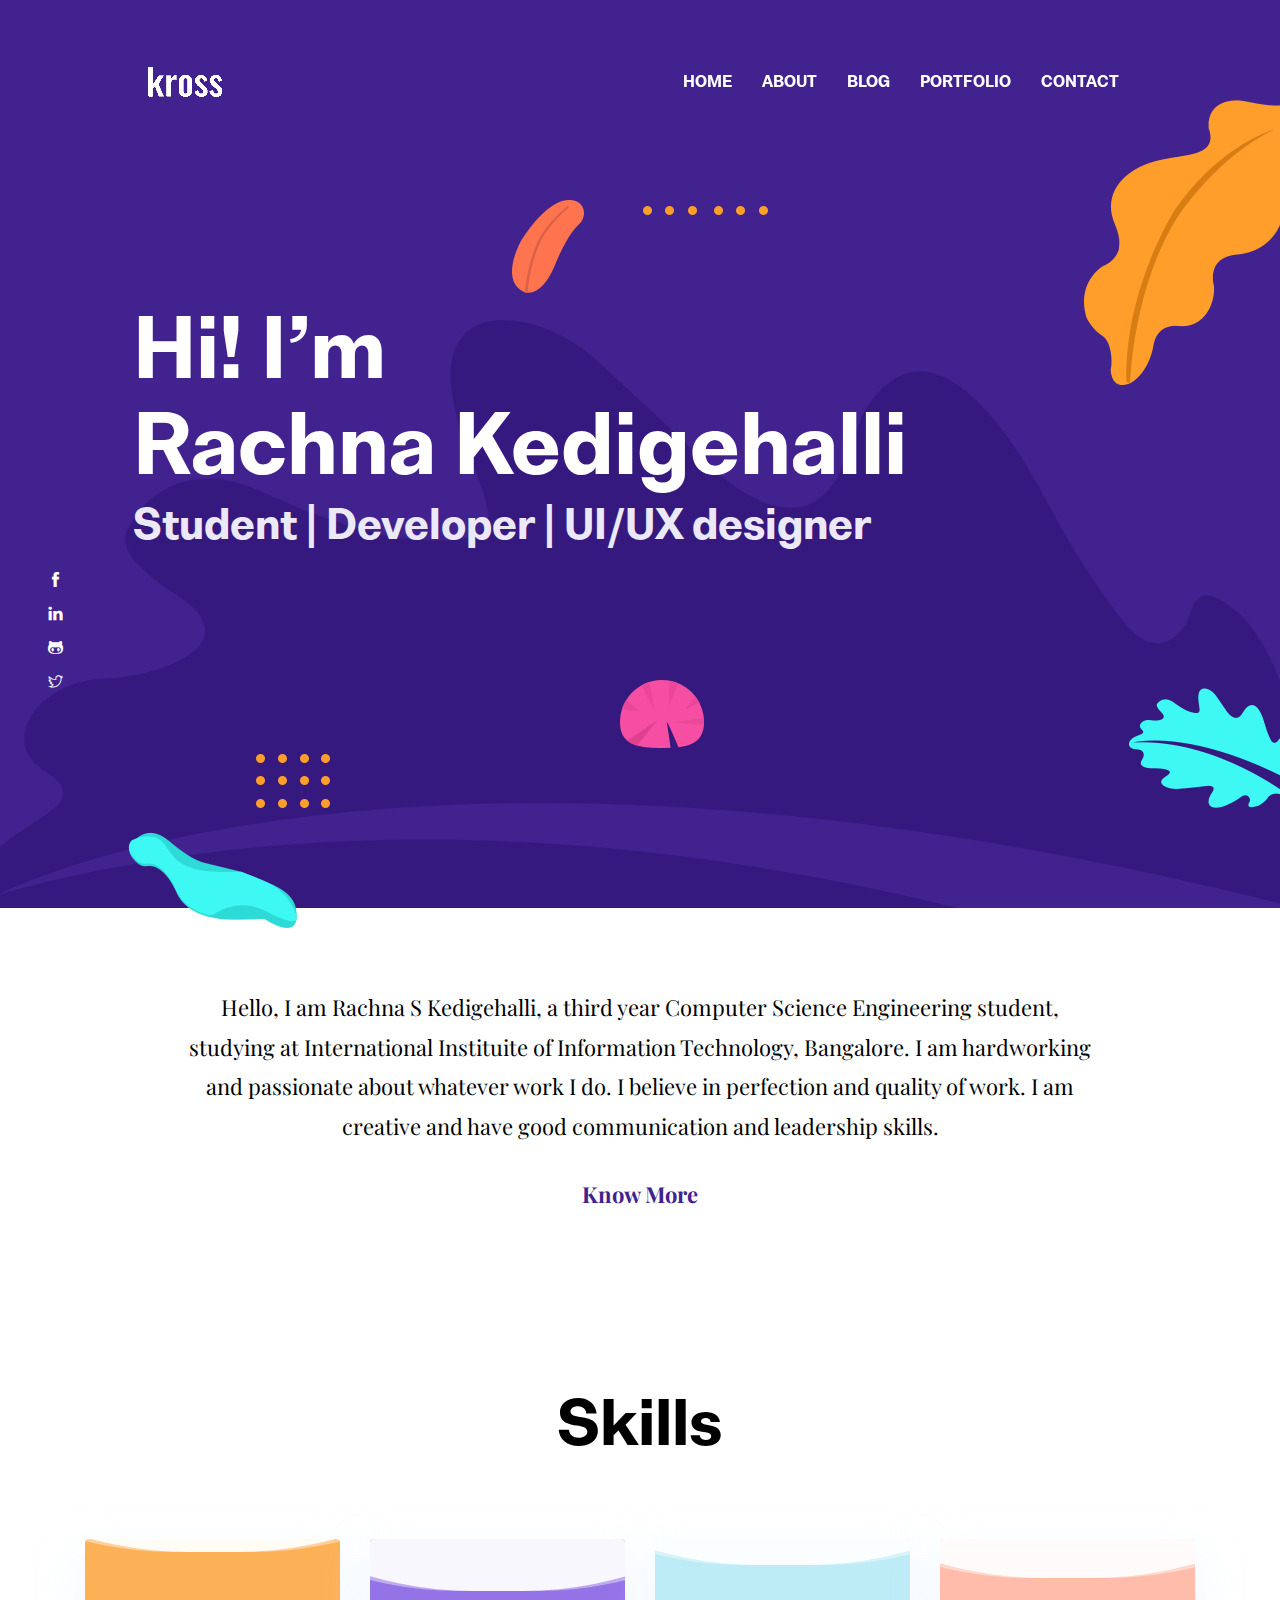
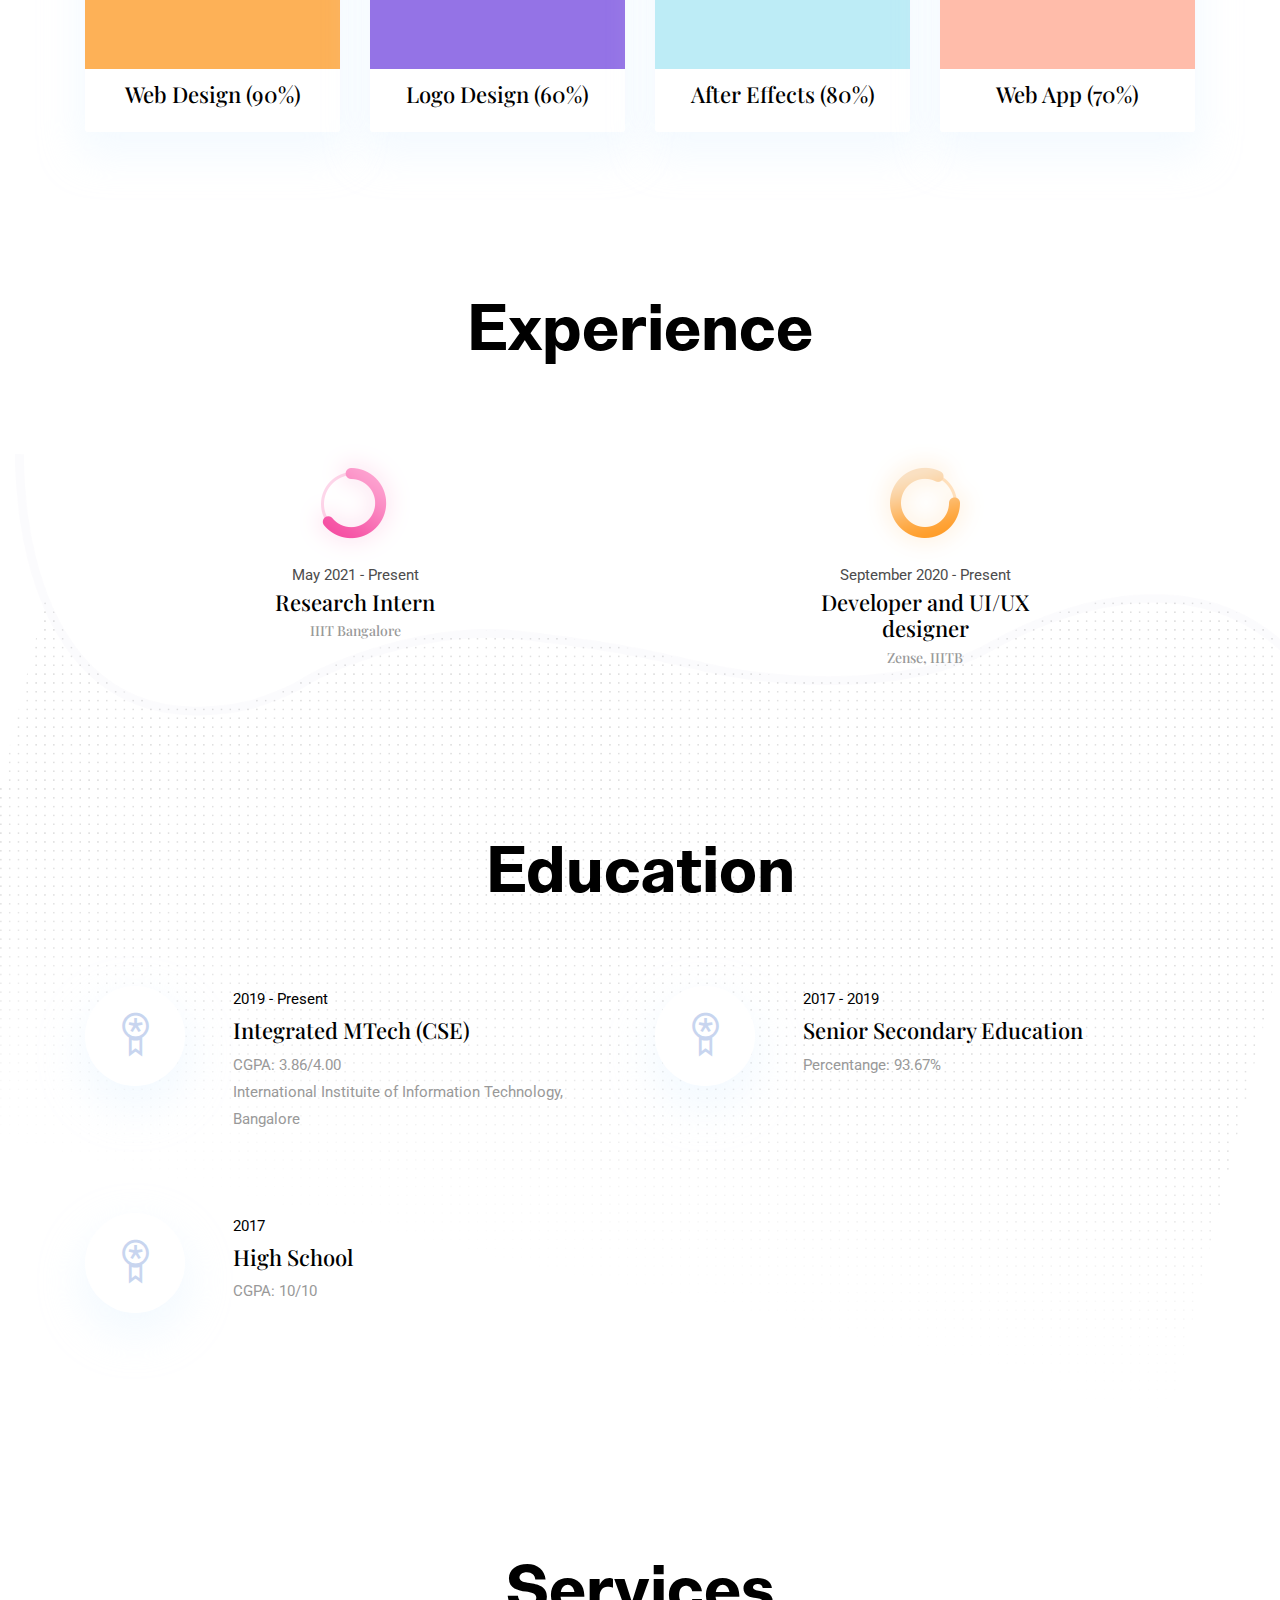
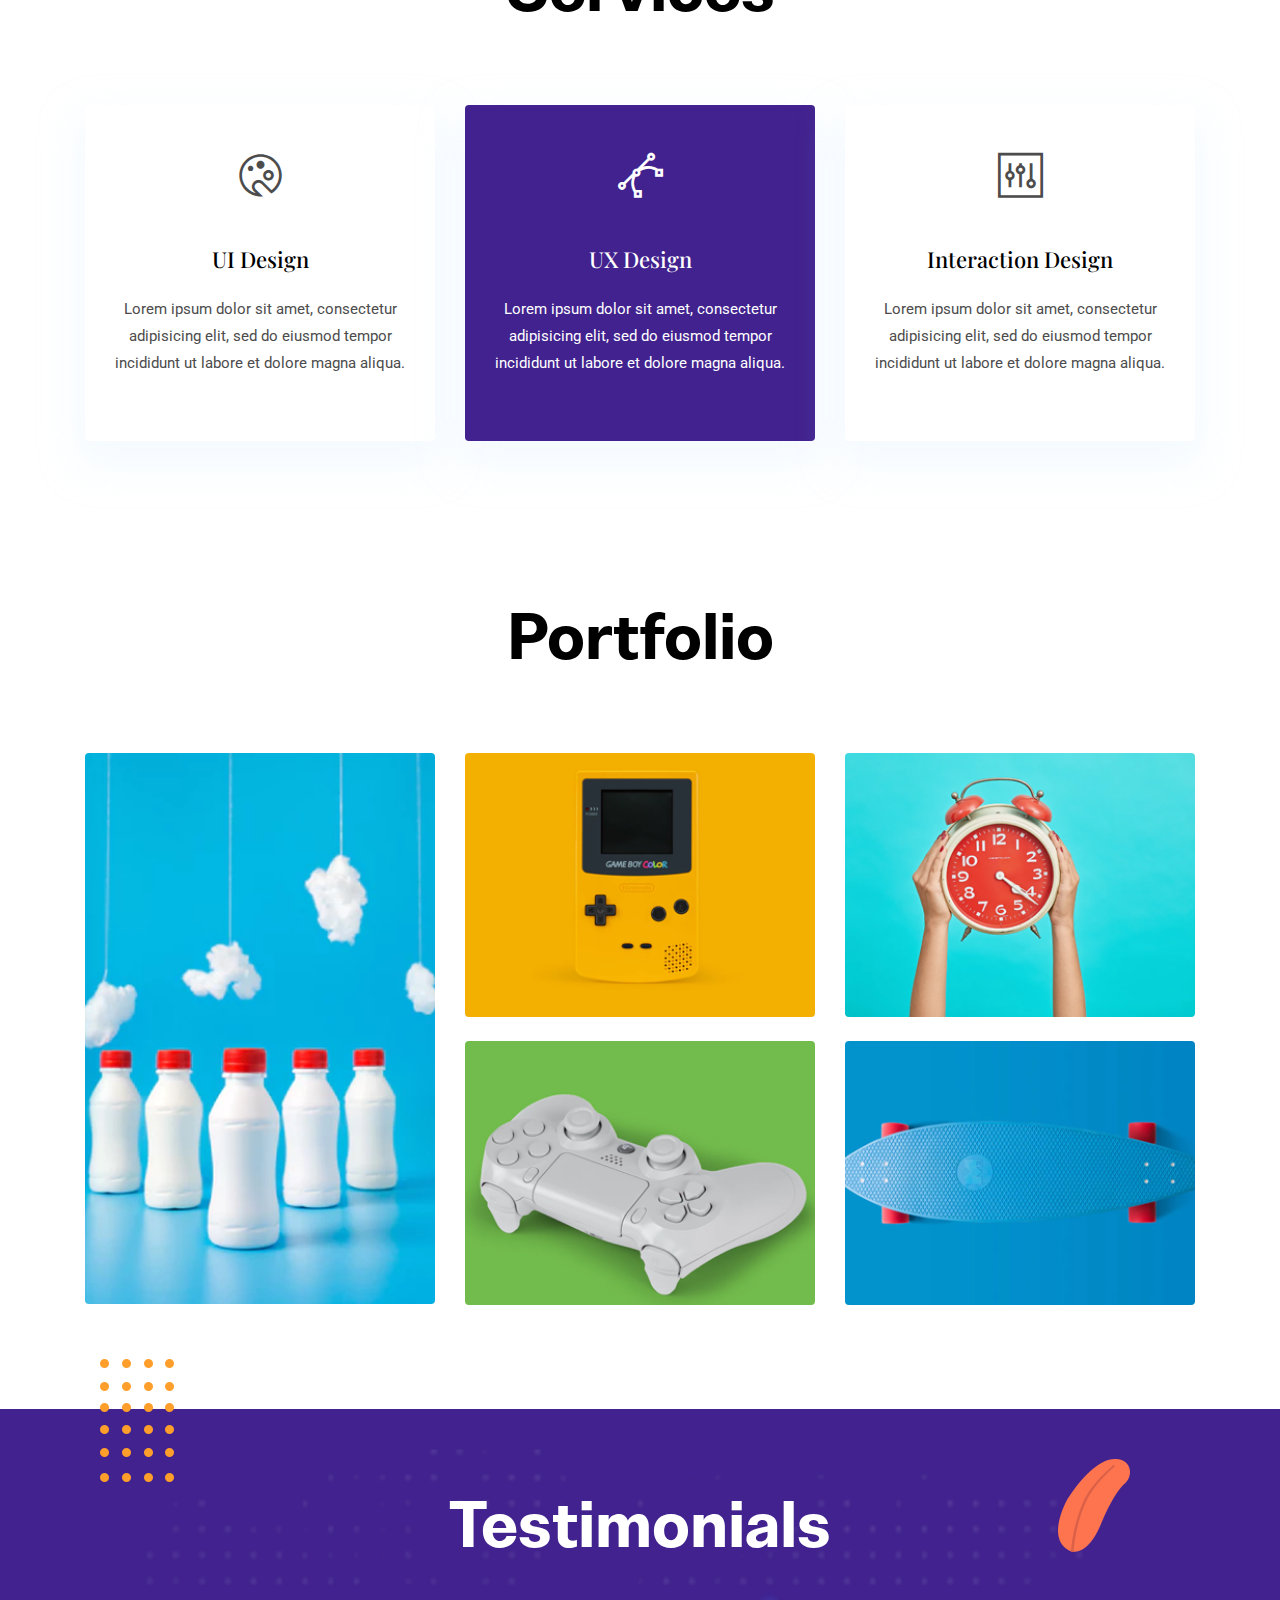
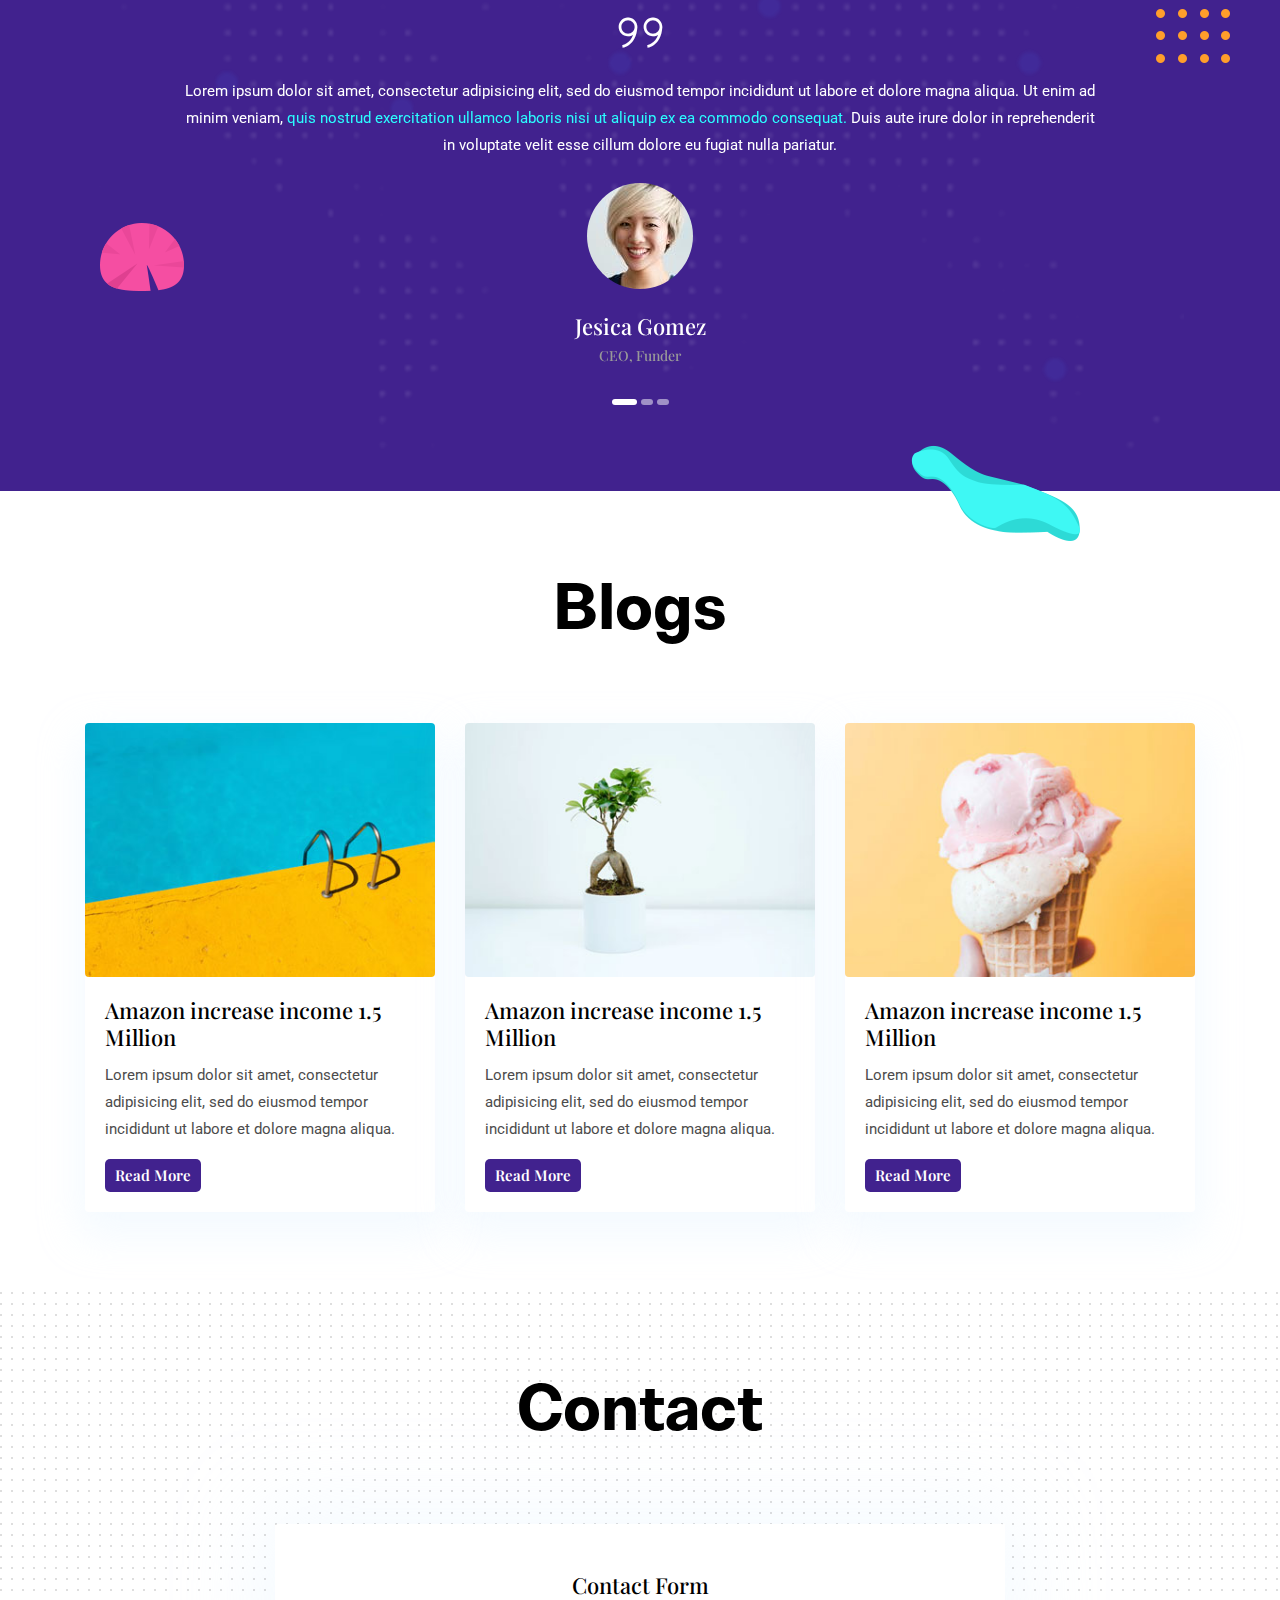
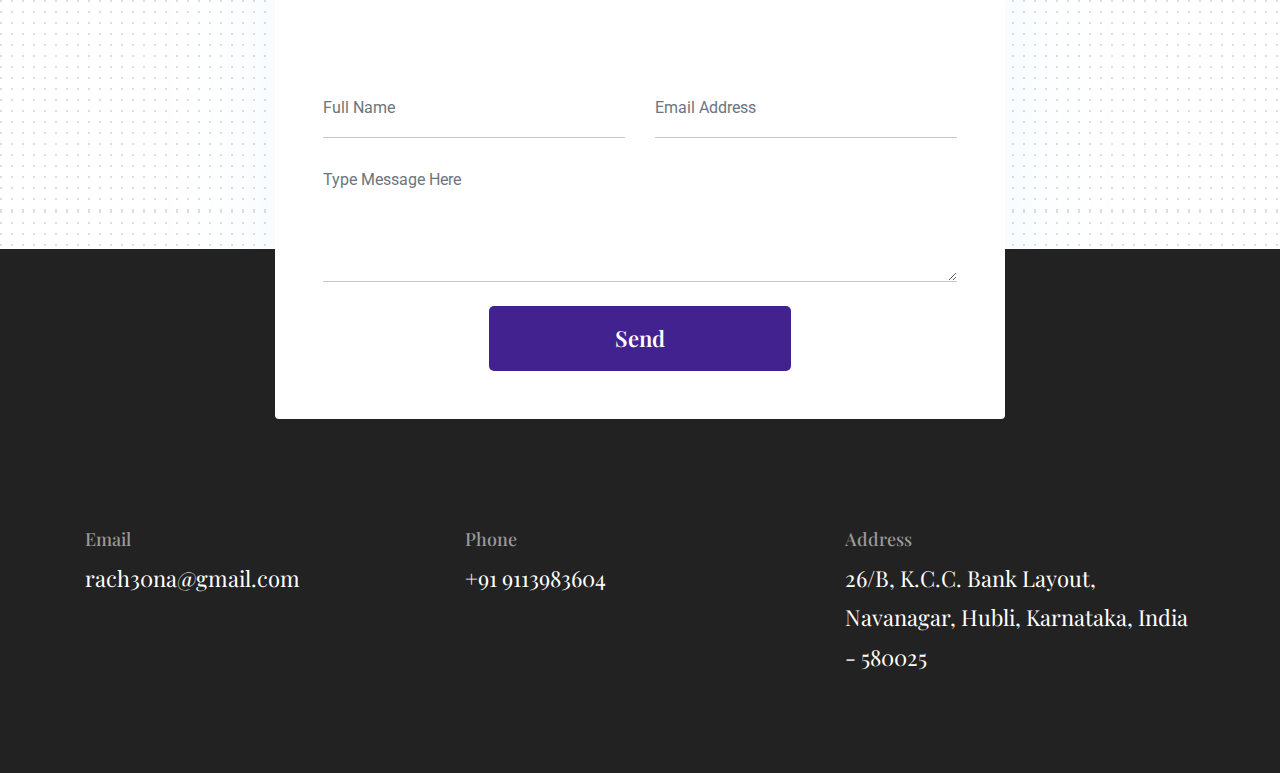
==== commit b5c826a1: "about, links, experience, education, contact updated" ====
--- a/theme/index.html
+++ b/theme/index.html
@@ -83,7 +83,9 @@
   <div class="container">
     <div class="row">
       <div class="col-lg-11 mx-auto">
-        <h1 class="text-white font-tertiary">Hi! I’m <br> Rachna Kedigehalli <br> UX designer</h1>
+        <h1 class="text-white font-tertiary">Hi! I’m <br> Rachna Kedigehalli</h1> 
+        <!-- <h1 class="text-white font-tertiary"> UX designer</h1> -->
+        <h3 class="font-tertiary"> Student | Developer | UI/UX designer</h3>
       </div>
     </div>
   </div>
@@ -116,10 +118,10 @@
   </div>
   <!-- social icon -->
   <ul class="list-unstyled ml-5 mt-3 position-relative zindex-1">
-    <li class="mb-3"><a class="text-white" href="https://themefisher.com/"><i class="ti-facebook"></i></a></li>
-    <li class="mb-3"><a class="text-white" href="https://themefisher.com/"><i class="ti-instagram"></i></a></li>
-    <li class="mb-3"><a class="text-white" href="https://themefisher.com/"><i class="ti-dribbble"></i></a></li>
-    <li class="mb-3"><a class="text-white" href="https://themefisher.com/"><i class="ti-twitter"></i></a></li>
+    <li class="mb-3"><a class="text-white" href="https://www.facebook.com/rachna.kedigehalli.30/" target="_blank"><i class="ti-facebook"></i></a></li>
+    <li class="mb-3"><a class="text-white" href="https://www.linkedin.com/in/rachna-kedigehalli/" target="_blank"><i class="ti-linkedin"></i></a></li>
+    <li class="mb-3"><a class="text-white" href="https://github.com/RachnaKedigehalli" target="_blank"><i class="ti-github"></i></a></li>
+    <li class="mb-3"><a class="text-white" href="https://twitter.com/rachna_kedi" target="_blank"><i class="ti-twitter"></i></a></li>
   </ul>
   <!-- /social icon -->
 </section>
@@ -130,10 +132,11 @@
   <div class="container">
     <div class="row">
       <div class="col-lg-10 mx-auto text-center">
-        <p class="font-secondary paragraph-lg text-dark">Lorem ipsum dolor sit amet, consectetur adipisicing elit, sed
-          do eiusmod tempor incididunt ut labore et dolore magna aliqua. Ut enim ad minim veniam, quis nostrud
-          exercitation ullamco laboris nisi ut aliquip ex ea commodo consequat. Duis aute irure dolor in reprehenderit
-          in voluptate velit esse cillum dolore eu fugiat nulla pariatur.</p>
+        <p class="font-secondary paragraph-lg text-dark">Hello, I am Rachna S Kedigehalli, a third year Computer Science Engineering student, 
+          studying at International Instituite of Information Technology, Bangalore. 
+          I am hardworking and passionate about whatever work I do. 
+          I believe in perfection and quality of work. 
+          I am creative and have good communication and leadership skills.</p>
         <a href="about.html" class="btn btn-transparent">know more</a>
       </div>
     </div>
@@ -148,6 +151,7 @@
       <div class="col-lg-12 text-center">
         <h2 class="section-title">Skills</h2>
       </div>
+      
       <div class="col-lg-3 col-sm-6 mb-4 mb-lg-0">
         <div class="card shadow text-center">
           <div class="position-relative rounded-top progress-wrapper" data-color="#fdb157">
@@ -189,6 +193,10 @@
         </div>
       </div>
     </div>
+    
+    <!-- <div class="col-lg-12 text-center">
+      <h3 class="mb-4">Skills</h3>
+    </div> -->
   </div>
 </section>
 <!-- /skills -->
@@ -202,22 +210,22 @@
       </div>
       <div class="col-lg-3 col-md-4 text-center">
         <img src="images/experience/icon-1.png" alt="icon">
-        <p class="mb-0">Jan 2007 - Feb 2009</p>
-        <h4>Junior UX Designer</h4>
-        <h6 class="text-light">WEBEX</h6>
+        <p class="mb-0">May 2021 - Present</p>
+        <h4>Research Intern</h4>
+        <h6 class="text-light">IIIT Bangalore</h6>
       </div>
       <div class="col-lg-3 col-md-4 text-center">
         <img src="images/experience/icon-2.png" alt="icon">
-        <p class="mb-0">Mar 2009 - Aug 2014</p>
-        <h4>UX & UI Designer</h4>
-        <h6 class="text-light">AUGMEDIX</h6>
-      </div>
-      <div class="col-lg-3 col-md-4 text-center">
+        <p class="mb-0">September 2020 - Present</p>
+        <h4>Developer and UI/UX designer</h4>
+        <h6 class="text-light">Zense, IIITB</h6>
+      </div>
+      <!-- <div class="col-lg-3 col-md-4 text-center">
         <img src="images/experience/icon-3.png" alt="icon">
         <p class="mb-0">Sep 2014 - Present</p>
         <h4>Senior UI Designer</h4>
         <h6 class="text-light">THEMEFISHER</h6>
-      </div>
+      </div> -->
     </div>
   </div>
 </section>
@@ -236,9 +244,10 @@
             <i class="ti-medall icon icon-light icon-bg bg-white shadow rounded-circle d-block"></i>
           </div>
           <div>
-            <p class="text-dark mb-1">2006</p>
-            <h4>Marters in UX Design</h4>
-            <p class="mb-0 text-light">Masassusets Institute of Technology</p>
+            <p class="text-dark mb-1">2019 - Present</p>
+            <h4>Integrated MTech (CSE)</h4>
+            <p class="mb-0 text-light">CGPA: 3.86/4.00</p>
+            <p class="mb-0 text-light">International Instituite of Information Technology, Bangalore</p>
           </div>
         </div>
       </div>
@@ -248,9 +257,9 @@
             <i class="ti-medall icon icon-light icon-bg bg-white shadow rounded-circle d-block"></i>
           </div>
           <div>
-            <p class="text-dark mb-1">2004</p>
-            <h4>Honours in Fine Arts</h4>
-            <p class="mb-0 text-light">Harvard University</p>
+            <p class="text-dark mb-1">2017 - 2019</p>
+            <h4>Senior Secondary Education</h4>
+            <p class="mb-0 text-light">Percentange: 93.67%</p>
           </div>
         </div>
       </div>
@@ -260,24 +269,13 @@
             <i class="ti-medall icon icon-light icon-bg bg-white shadow rounded-circle d-block"></i>
           </div>
           <div>
-            <p class="text-dark mb-1">2000</p>
-            <h4>Higher Secondary Certificat</h4>
-            <p class="mb-0 text-light">Cardiff School</p>
-          </div>
-        </div>
-      </div>
-      <div class="col-lg-6 col-md-6 mb-80">
-        <div class="d-flex">
-          <div class="mr-lg-5 mr-3">
-            <i class="ti-medall icon icon-light icon-bg bg-white shadow rounded-circle d-block"></i>
-          </div>
-          <div>
-            <p class="text-dark mb-1">1998</p>
-            <h4>Secondary School Certificate</h4>
-            <p class="mb-0 text-light">Cardiff School</p>
-          </div>
-        </div>
-      </div>
+            <p class="text-dark mb-1">2017</p>
+            <h4>High School</h4>
+            <p class="mb-0 text-light">CGPA: 10/10</p>
+          </div>
+        </div>
+      </div>
+
     </div>
   </div>
   <!-- bg image -->
@@ -453,6 +451,7 @@
 <!-- /testimonial -->
 
 <!-- client logo slider -->
+<!--
 <section class="section pb-0">
   <div class="container">
     <div class="client-logo-slider d-flex align-items-center">
@@ -479,7 +478,9 @@
     </div>
   </div>
 </section>
+-->
 <!-- /client logo slider -->
+
 
 <!-- blog -->
 <section class="section">
@@ -537,7 +538,7 @@
   <div class="container">
     <div class="row">
       <div class="col-12 text-center">
-        <h2 class="section-title">Contact Info</h2>
+        <h2 class="section-title">Contact</h2>
       </div>
       <div class="col-lg-8 mx-auto">
         <div class="bg-white rounded text-center p-5 shadow-down">
@@ -571,25 +572,25 @@
       <div class="row">
         <div class="col-md-4">
           <h5 class="text-light">Email</h5>
-          <p class="text-white paragraph-lg font-secondary">steve.fruits@email.com</p>
+          <p class="text-white paragraph-lg font-secondary">rach30na@gmail.com</p>
         </div>
         <div class="col-md-4">
           <h5 class="text-light">Phone</h5>
-          <p class="text-white paragraph-lg font-secondary">+880 2544 658 256</p>
+          <p class="text-white paragraph-lg font-secondary">+91 9113983604</p>
         </div>
         <div class="col-md-4">
           <h5 class="text-light">Address</h5>
-          <p class="text-white paragraph-lg font-secondary">125/A, CA Commercial Area, California, USA</p>
-        </div>
-      </div>
-    </div>
-  </div>
-  <div class="border-top text-center border-dark py-5">
+          <p class="text-white paragraph-lg font-secondary">26/B, K.C.C. Bank Layout, Navanagar, Hubli, Karnataka, India - 580025</p>
+        </div>
+      </div>
+    </div>
+  </div>
+  <!-- <div class="border-top text-center border-dark py-5">
     <p class="mb-0 text-light">Copyright &copy;<script>
         var CurrentYear = new Date().getFullYear()
         document.write(CurrentYear)
       </script> Designed &amp; Developed by <a class="text-white-50" href="Themefisher">Themefisher</a></p>
-  </div>
+  </div> -->
 </footer>
 <!-- /footer -->
 
--- a/theme/css/style.css
+++ b/theme/css/style.css
@@ -480,6 +480,14 @@
   z-index: 2;
 }
 
+/* custom */
+.hero-area h3 {
+  position: relative;
+  z-index: 2;
+  color: #EBE9F7;
+}
+/* custom */
+
 .layer {
   position: absolute;
   z-index: 1;
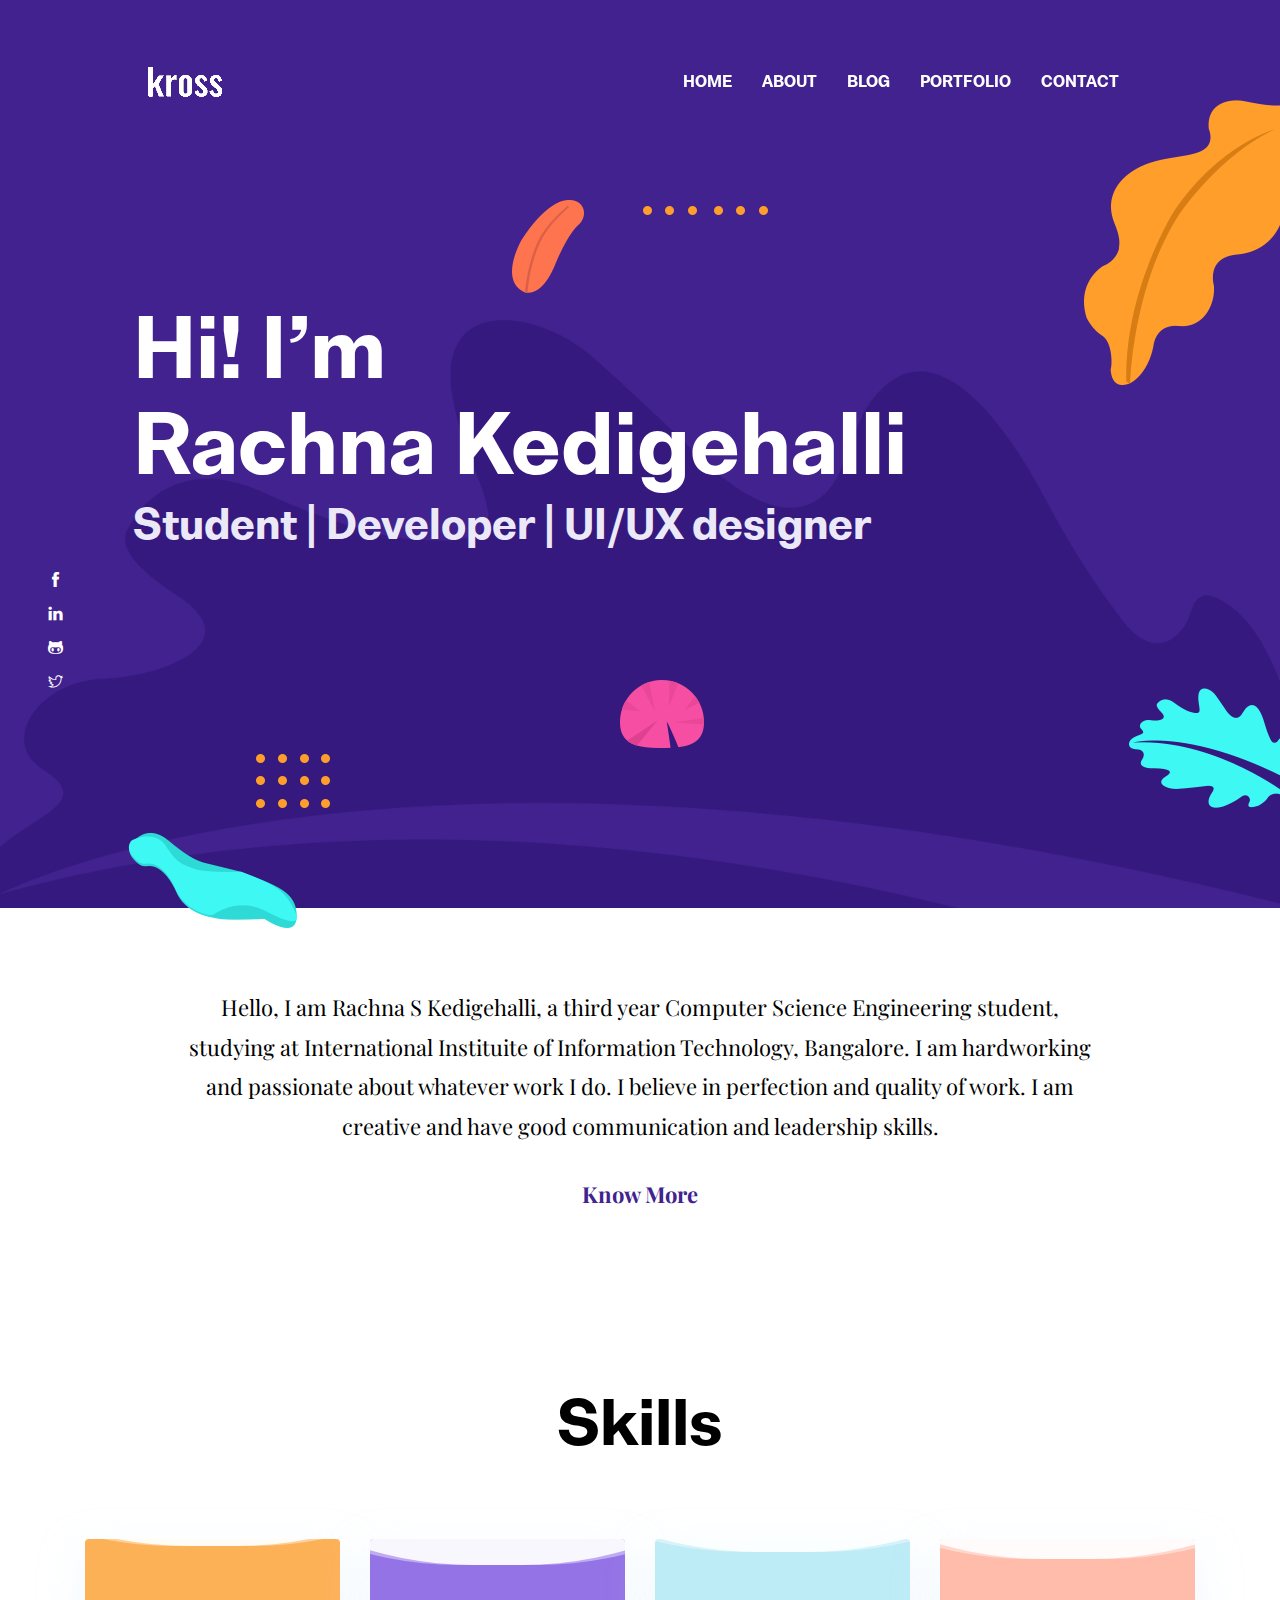
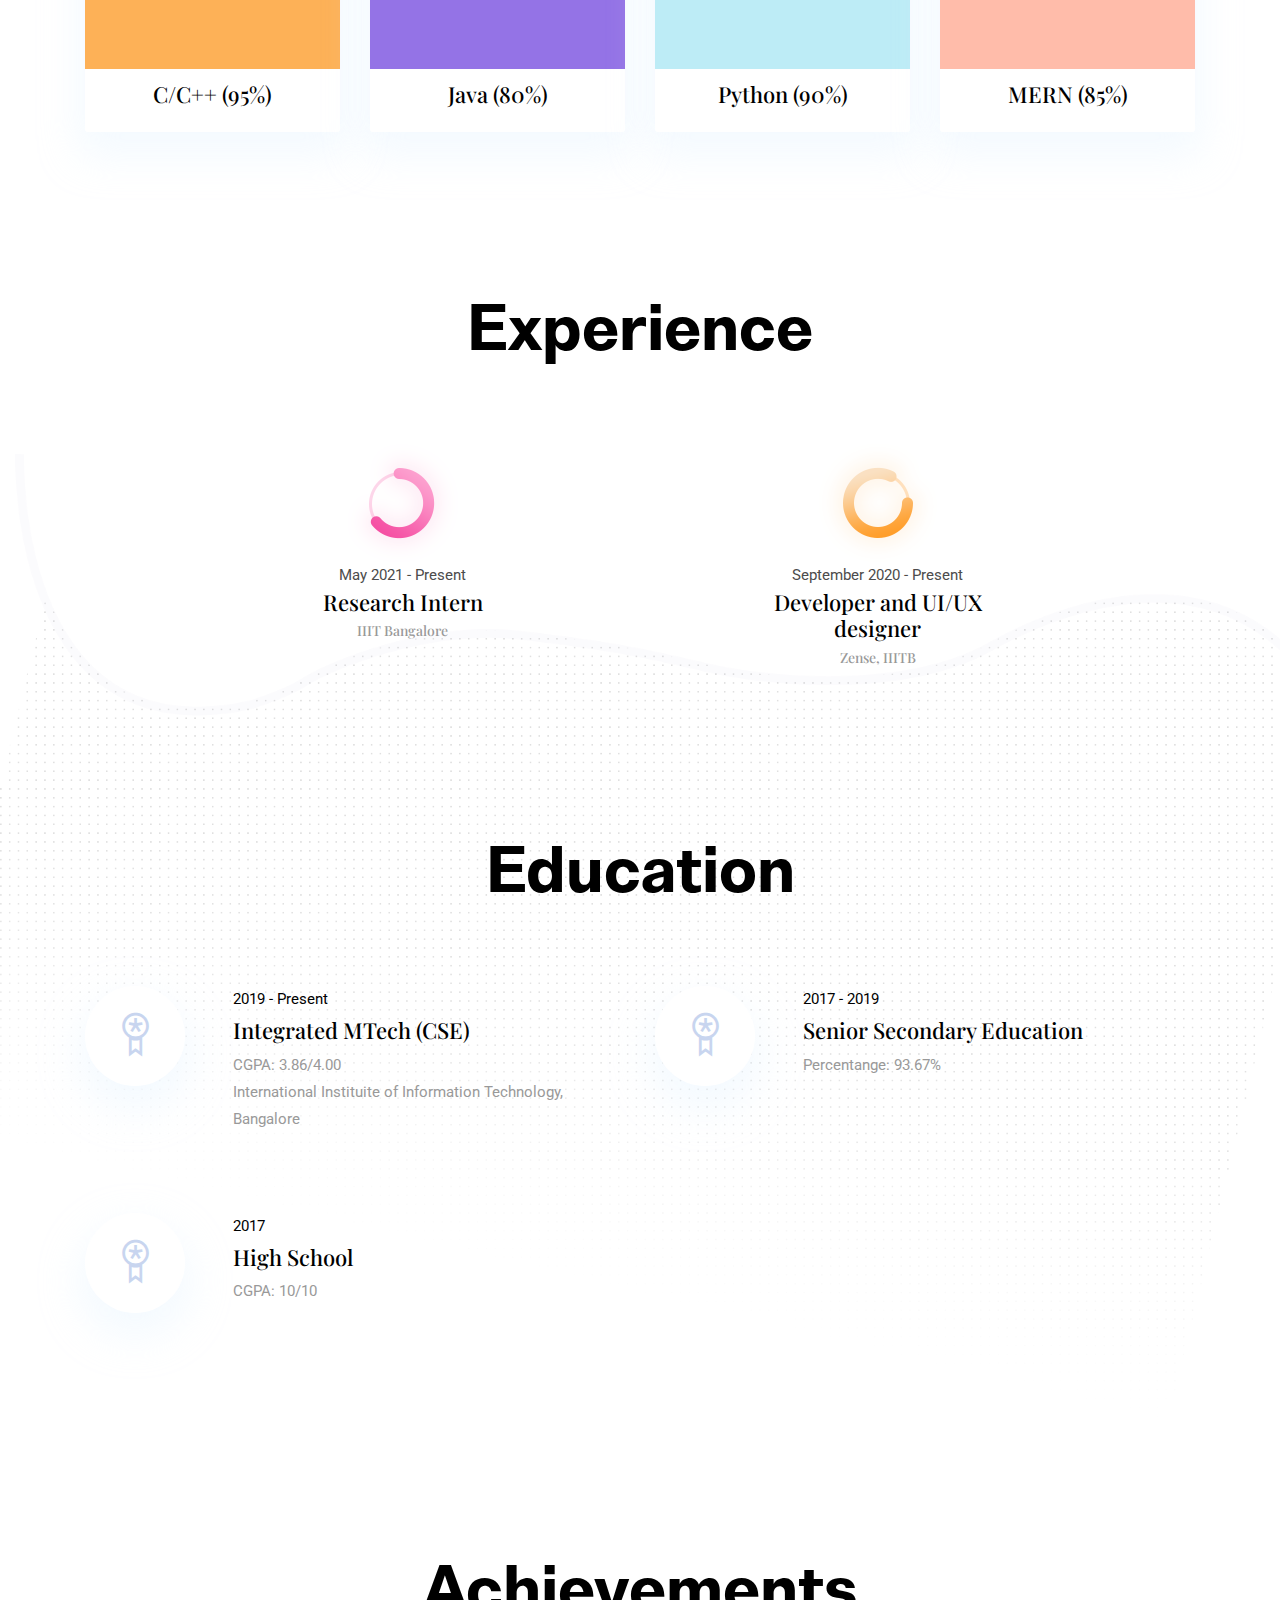
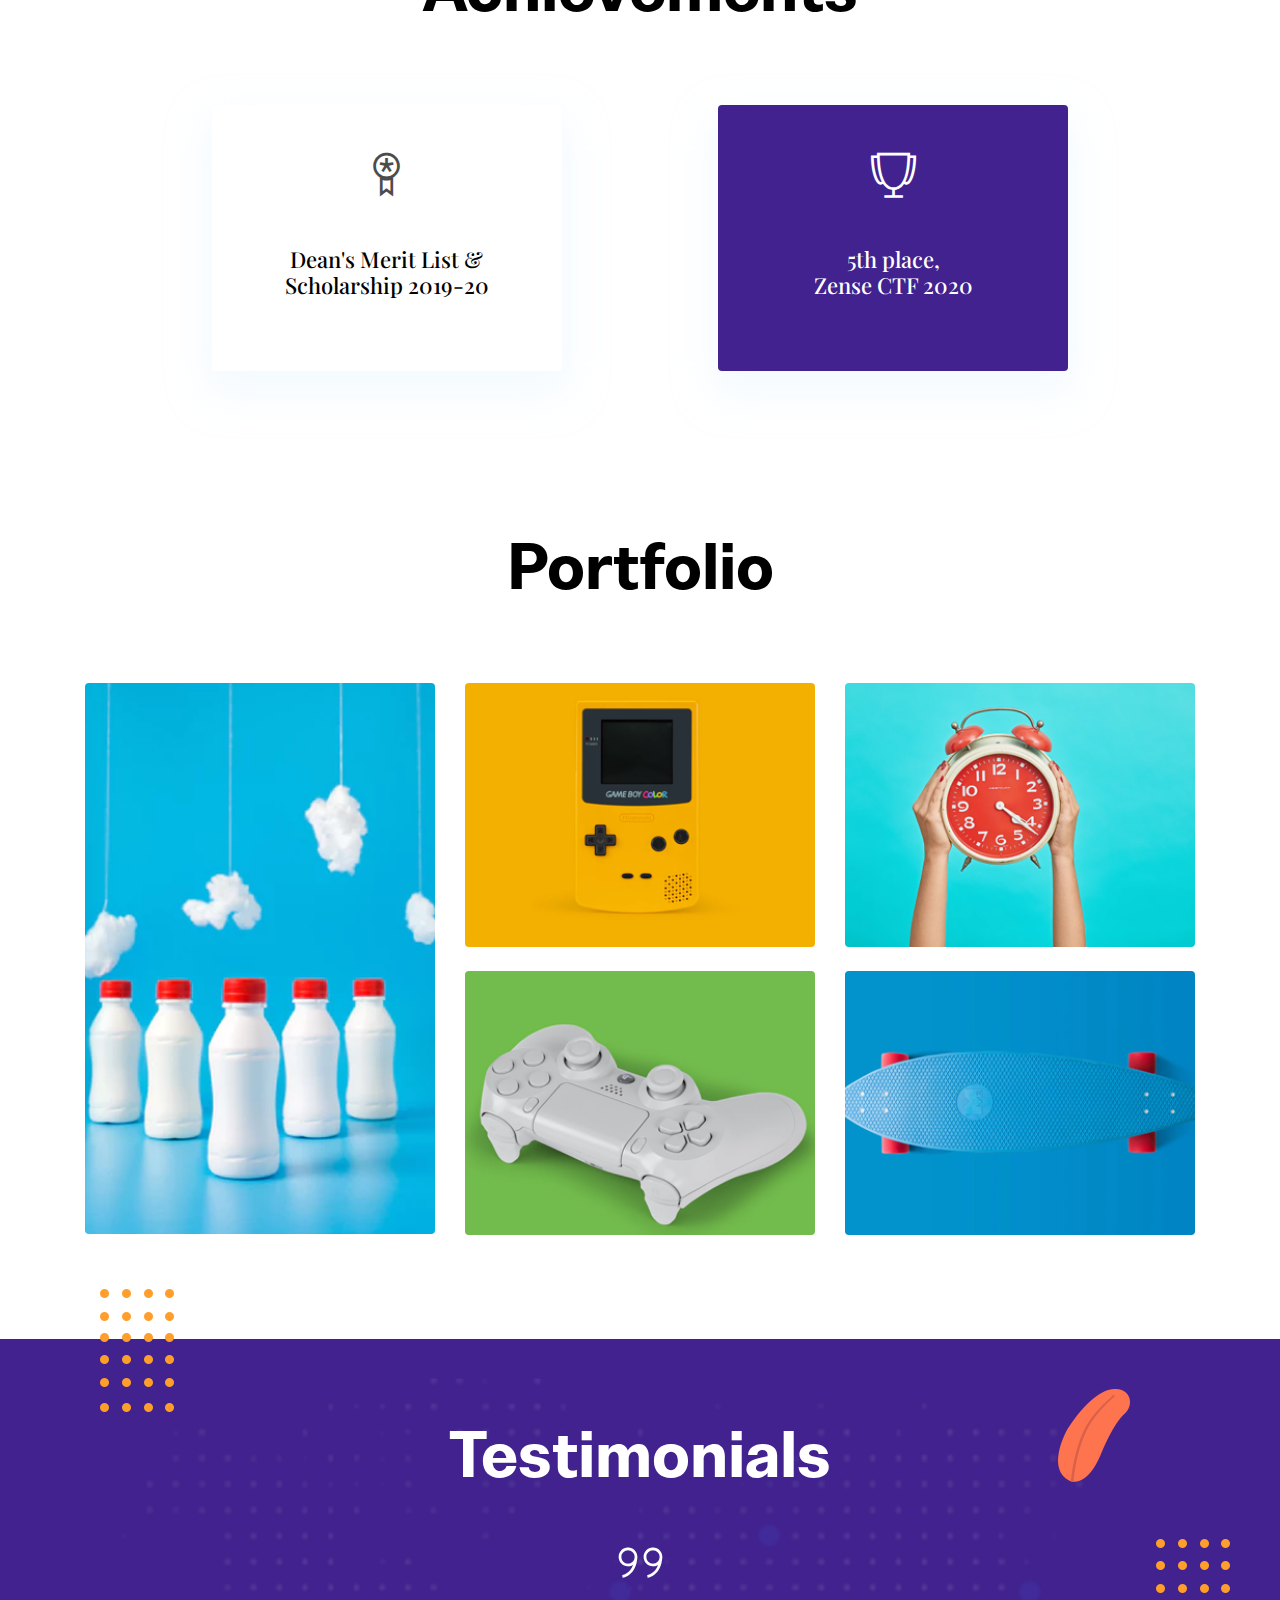
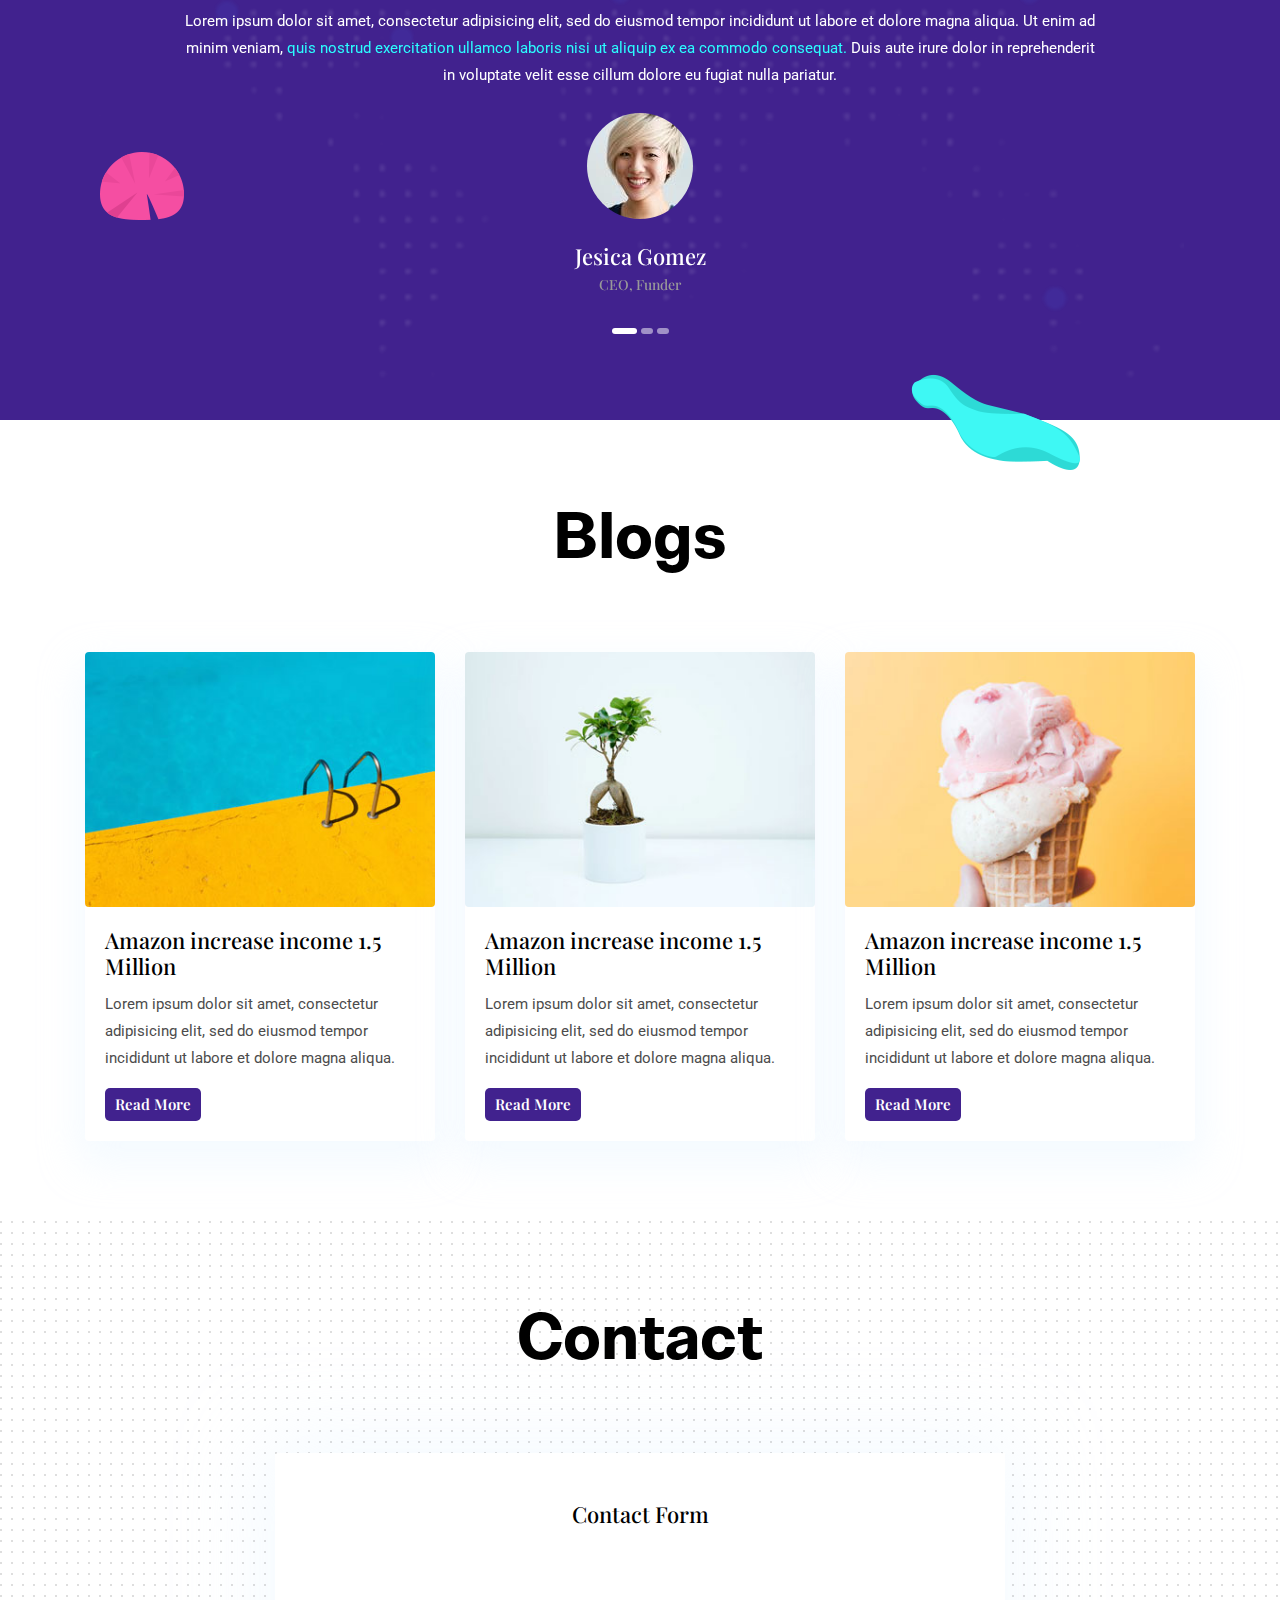
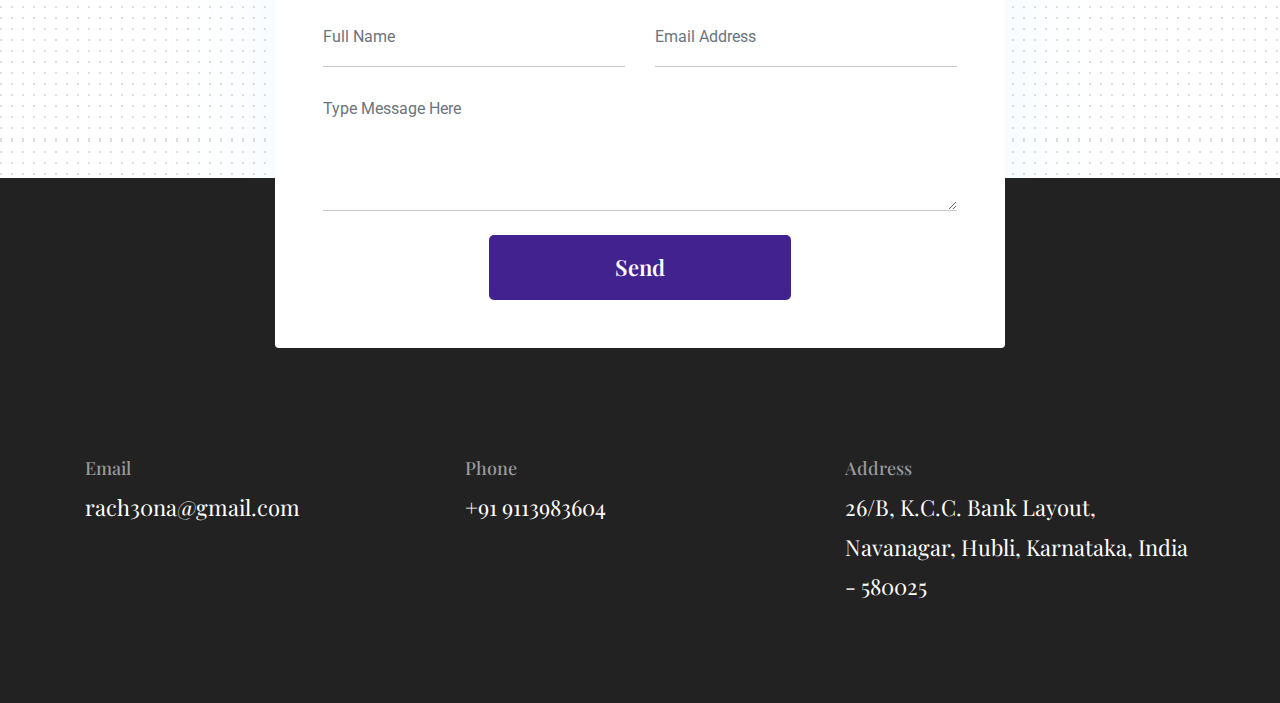
==== commit e8775ab4: "skills, achievements section added; spacing fixed" ====
--- a/theme/index.html
+++ b/theme/index.html
@@ -155,40 +155,40 @@
       <div class="col-lg-3 col-sm-6 mb-4 mb-lg-0">
         <div class="card shadow text-center">
           <div class="position-relative rounded-top progress-wrapper" data-color="#fdb157">
-            <div class="wave" data-progress="90%"></div>
+            <div class="wave" data-progress="95%"></div>
           </div>
           <div class="card-footer bg-white">
-            <h4 class="card-title">Web Design (90%)</h4>
+            <h4 class="card-title">C/C++ (95%)</h4>
           </div>
         </div>
       </div>
       <div class="col-lg-3 col-sm-6 mb-4 mb-lg-0">
         <div class="card shadow text-center">
           <div class="position-relative rounded-top progress-wrapper" data-color="#9473e6">
-            <div class="wave" data-progress="60%"></div>
+            <div class="wave" data-progress="80%"></div>
           </div>
           <div class="card-footer bg-white">
-            <h4 class="card-title">Logo Design (60%)</h4>
+            <h4 class="card-title">Java (80%)</h4>
           </div>
         </div>
       </div>
       <div class="col-lg-3 col-sm-6 mb-4 mb-lg-0">
         <div class="card shadow text-center">
           <div class="position-relative rounded-top progress-wrapper" data-color="#bdecf6">
-            <div class="wave" data-progress="80%"></div>
+            <div class="wave" data-progress="90%"></div>
           </div>
           <div class="card-footer bg-white">
-            <h4 class="card-title">After Effects (80%)</h4>
+            <h4 class="card-title">Python (90%)</h4>
           </div>
         </div>
       </div>
       <div class="col-lg-3 col-sm-6 mb-4 mb-lg-0">
         <div class="card shadow text-center">
           <div class="position-relative rounded-top progress-wrapper" data-color="#ffbcaa">
-            <div class="wave" data-progress="70%"></div>
+            <div class="wave" data-progress="85%"></div>
           </div>
           <div class="card-footer bg-white">
-            <h4 class="card-title">Web App (70%)</h4>
+            <h4 class="card-title">MERN (85%)</h4>
           </div>
         </div>
       </div>
@@ -204,7 +204,7 @@
 <!-- experience -->
 <section class="section">
   <div class="container">
-    <div class="row justify-content-around">
+    <div class="row justify-content-evenly">
       <div class="col-lg-12 text-center">
         <h2 class="section-title">Experience</h2>
       </div>
@@ -286,31 +286,31 @@
 <!-- services -->
 <section class="section">
   <div class="container">
-    <div class="row">
+    <div class="row justify-content-evenly">
       <div class="col-12 text-center">
-        <h2 class="section-title">Services</h2>
+        <h2 class="section-title">Achievements</h2>
       </div>
       <div class="col-md-4 mb-4 mb-md-0">
         <div class="card hover-shadow shadow">
           <div class="card-body text-center px-4 py-5">
-            <i class="ti-palette icon mb-5 d-inline-block"></i>
-            <h4 class="mb-4">UI Design</h4>
-            <p>Lorem ipsum dolor sit amet, consectetur adipisicing elit, sed do eiusmod tempor incididunt ut labore et
-              dolore magna aliqua.</p>
+            <i class="ti-medall icon mb-5 d-inline-block"></i>
+            <h4 class="mb-4">Dean's Merit List & Scholarship 2019-20</h4>
+            <!-- <p>Lorem ipsum dolor sit amet, consectetur adipisicing elit, sed do eiusmod tempor incididunt ut labore et
+              dolore magna aliqua.</p> -->
           </div>
         </div>
       </div>
       <div class="col-md-4 mb-4 mb-md-0">
         <div class="card active-bg-primary hover-shadow shadow">
           <div class="card-body text-center px-4 py-5">
-            <i class="ti-vector icon mb-5 d-inline-block"></i>
-            <h4 class="mb-4">UX Design</h4>
-            <p>Lorem ipsum dolor sit amet, consectetur adipisicing elit, sed do eiusmod tempor incididunt ut labore et
-              dolore magna aliqua.</p>
-          </div>
-        </div>
-      </div>
-      <div class="col-md-4 mb-4 mb-md-0">
+            <i class="ti-cup icon mb-5 d-inline-block"></i>
+            <h4 class="mb-4">5th place,<br> Zense CTF 2020</h4>
+            <!-- <p>Lorem ipsum dolor sit amet, consectetur adipisicing elit, sed do eiusmod tempor incididunt ut labore et
+              dolore magna aliqua.</p> -->
+          </div>
+        </div>
+      </div>
+      <!-- <div class="col-md-4 mb-4 mb-md-0">
         <div class="card hover-shadow shadow">
           <div class="card-body text-center px-4 py-5">
             <i class="ti-panel icon mb-5 d-inline-block"></i>
@@ -319,7 +319,7 @@
               dolore magna aliqua.</p>
           </div>
         </div>
-      </div>
+      </div> -->
     </div>
   </div>
 </section>
--- a/theme/css/style.css
+++ b/theme/css/style.css
@@ -486,6 +486,9 @@
   z-index: 2;
   color: #EBE9F7;
 }
+.justify-content-evenly {
+  justify-content: space-evenly;
+}
 /* custom */
 
 .layer {
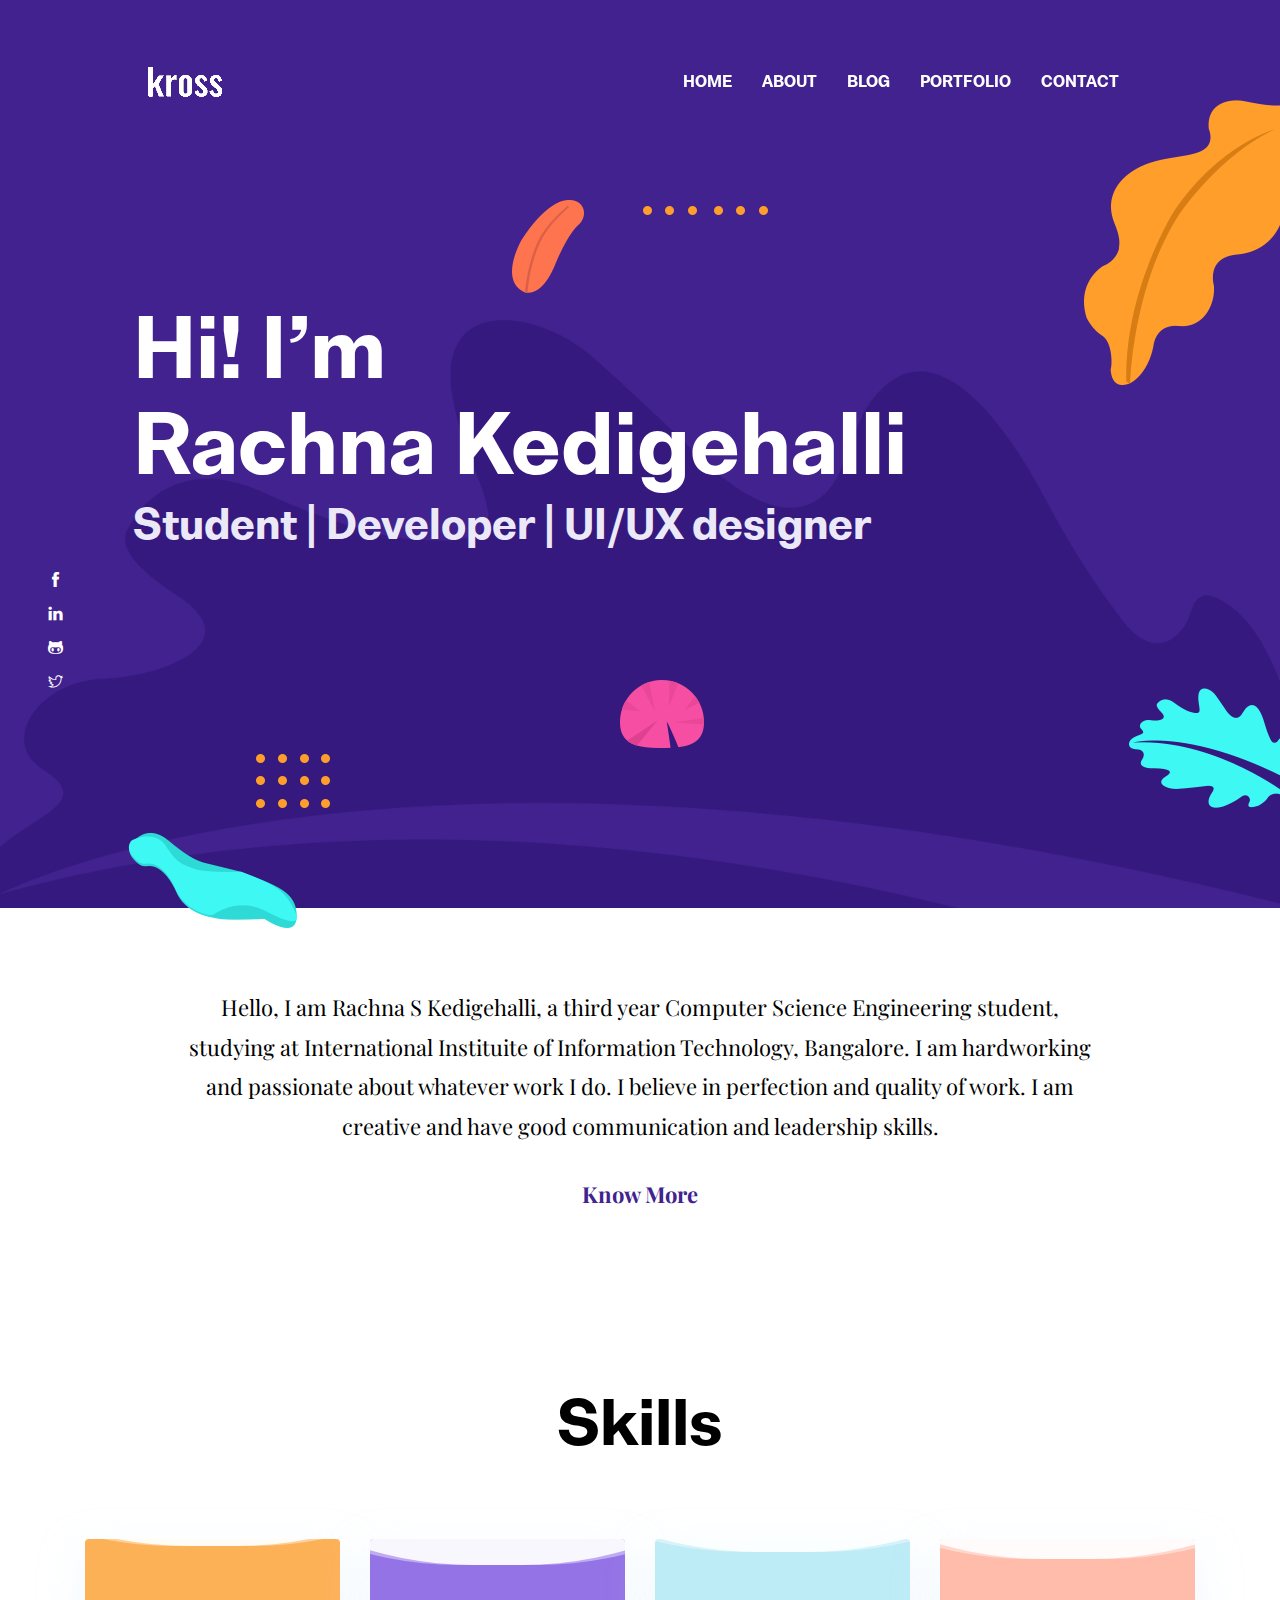
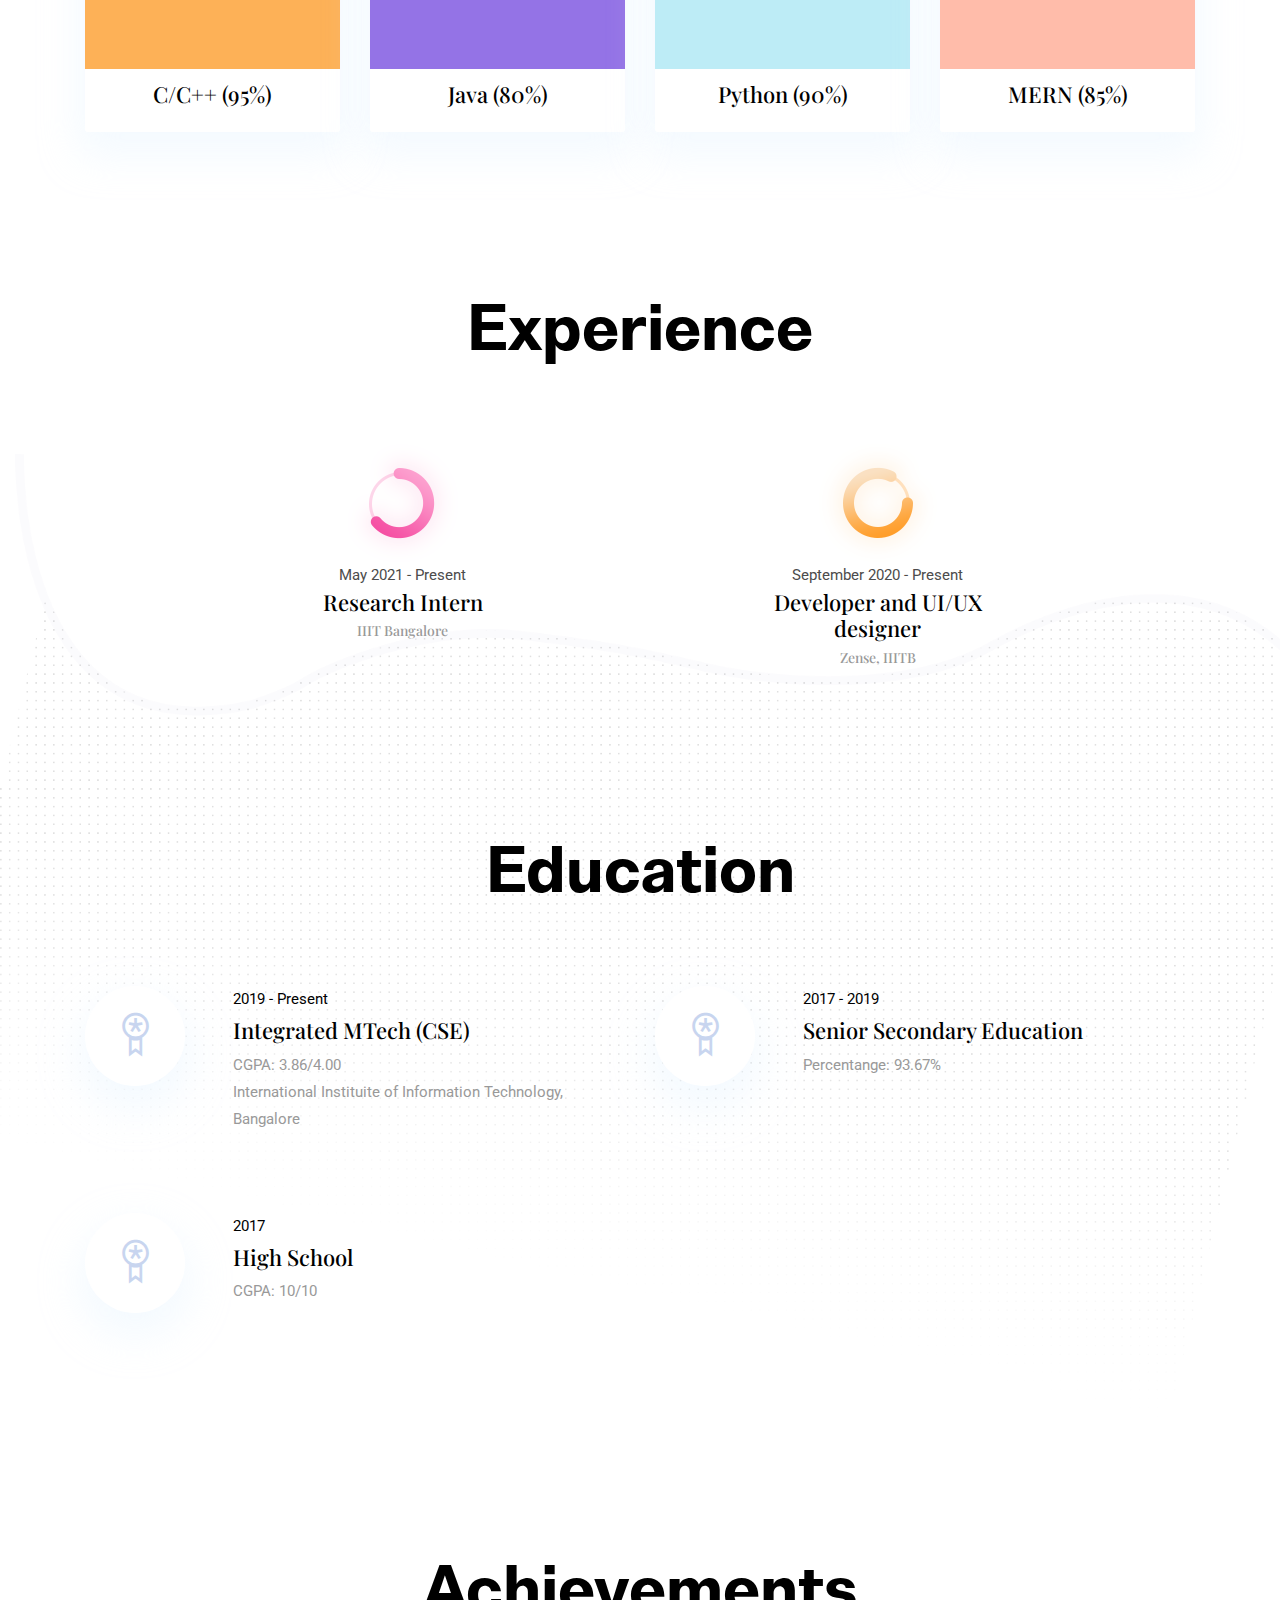
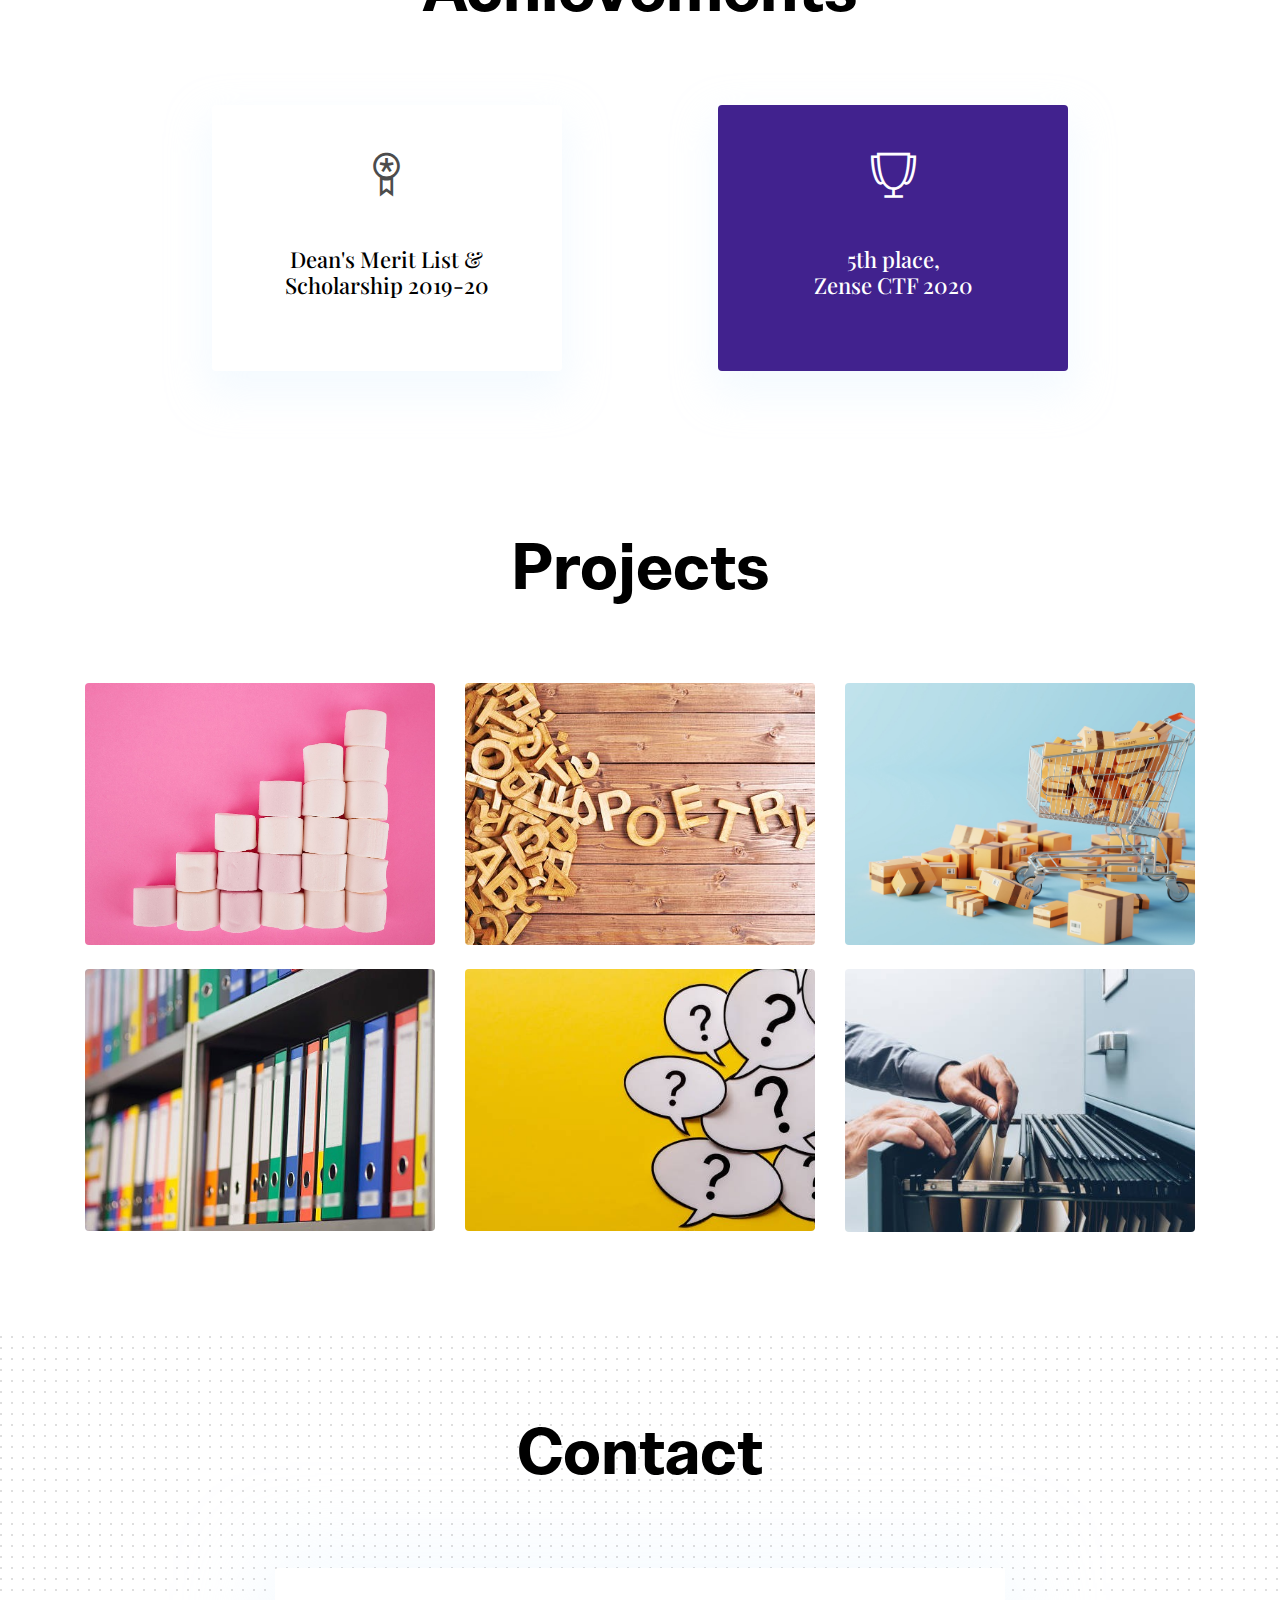
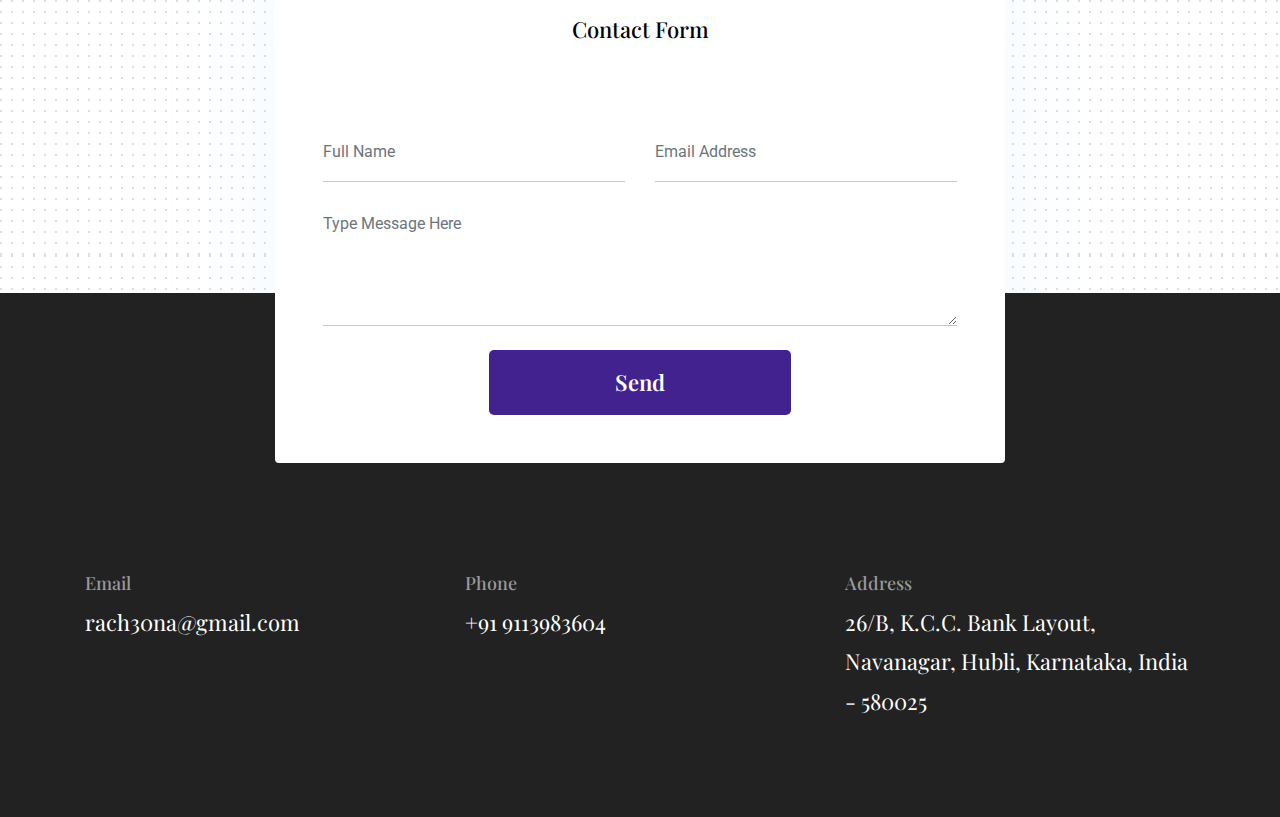
==== commit 133d425d: "portfolio page, projects added" ====
--- a/theme/index.html
+++ b/theme/index.html
@@ -21,7 +21,7 @@
   <!-- Basic Page Needs
   ================================================== -->
   <meta charset="utf-8">
-  <title>Kross - Creative Portfolio Template</title>
+  <title>Rachna Kedigehalli</title>
 
   <!-- Mobile Specific Metas
   ================================================== -->
@@ -330,11 +330,11 @@
   <div class="container">
     <div class="row">
       <div class="col-12 text-center">
-        <h2 class="section-title">Portfolio</h2>
+        <h2 class="section-title">Projects</h2>
       </div>
     </div>
     <div class="row shuffle-wrapper">
-      <div class="col-lg-4 col-6 mb-4 shuffle-item">
+      <!-- <div class="col-lg-4 col-6 mb-4 shuffle-item">
         <div class="position-relative rounded hover-wrapper">
           <img src="images/portfolio/item-1.png" alt="portfolio-image" class="img-fluid rounded w-100">
           <div class="hover-overlay">
@@ -343,53 +343,83 @@
             </div>
           </div>
         </div>
-      </div>
+      </div> -->
       <div class="col-lg-4 col-6 mb-4 shuffle-item">
         <div class="position-relative rounded hover-wrapper">
-          <img src="images/portfolio/item-2.png" alt="portfolio-image" class="img-fluid rounded w-100">
+          <img src="images/portfolio/comparison.jpg" alt="portfolio-image" class="img-fluid rounded w-100">
           <div class="hover-overlay">
             <div class="hover-content">
-              <a class="btn btn-light btn-sm" href="#!">view project</a>
+              <p>InComparison</p>
+              <a class="btn btn-light btn-sm" href="https://github.com/RachnaKedigehalli/In-comparison" target="_blank">view project</a>
             </div>
           </div>
         </div>
       </div>
       <div class="col-lg-4 col-6 mb-4 shuffle-item">
         <div class="position-relative rounded hover-wrapper">
-          <img src="images/portfolio/item-3.png" alt="portfolio-image" class="img-fluid rounded w-100">
+          <img src="images/portfolio/poetry.jpg" alt="portfolio-image" class="img-fluid rounded w-100">
           <div class="hover-overlay">
             <div class="hover-content">
-              <a class="btn btn-light btn-sm" href="#!">view project</a>
+              <p>Poetry Paradise</p>
+              <a class="btn btn-light btn-sm" href="https://github.com/RachnaKedigehalli/Poetry-paradise" target="_blank">view project</a>
             </div>
           </div>
         </div>
       </div>
       <div class="col-lg-4 col-6 mb-4 shuffle-item">
         <div class="position-relative rounded hover-wrapper">
-          <img src="images/portfolio/item-4.png" alt="portfolio-image" class="img-fluid rounded w-100">
+          <img src="images/portfolio/package_shipping.jpg" alt="portfolio-image" class="img-fluid rounded w-100">
           <div class="hover-overlay">
             <div class="hover-content">
-              <a class="btn btn-light btn-sm" href="#!">view project</a>
+              <p>Modeling package shipment</p>
+              <a class="btn btn-light btn-sm" href="https://github.com/RachnaKedigehalli/Modeling-package-shipment-in-Java" target="_blank">view project</a>
             </div>
           </div>
         </div>
       </div>
       <div class="col-lg-4 col-6 mb-4 shuffle-item">
         <div class="position-relative rounded hover-wrapper">
-          <img src="images/portfolio/item-5.png" alt="portfolio-image" class="img-fluid rounded w-100">
+          <img src="images/portfolio/studentdb.jpg" alt="portfolio-image" class="img-fluid rounded w-100">
           <div class="hover-overlay">
             <div class="hover-content">
-              <a class="btn btn-light btn-sm" href="#!">view project</a>
-            </div>
-          </div>
-        </div>
-      </div>
+              <p>Student database management system</p>
+              <a class="btn btn-light btn-sm" href="https://github.com/RachnaKedigehalli/Student-database-management-system" target="_blank">view project</a>
+            </div>
+          </div>
+        </div>
+      </div>
+      
+      <div class="col-lg-4 col-6 mb-4 shuffle-item">
+        <div class="position-relative rounded hover-wrapper">
+          <img src="images/portfolio/game_show.jpg" alt="portfolio-image" class="img-fluid rounded w-100">
+          <div class="hover-overlay">
+            <div class="hover-content">
+              <p>Game Show</p>
+              <a class="btn btn-light btn-sm" href="https://github.com/RachnaKedigehalli/Game-Show" target="_blank">view project</a>
+            </div>
+          </div>
+        </div>
+      </div>
+      
+      <div class="col-lg-4 col-6 mb-4 shuffle-item">
+        <div class="position-relative rounded hover-wrapper">
+          <img src="images/portfolio/hospital.jpg" alt="portfolio-image" class="img-fluid rounded w-100">
+          <div class="hover-overlay">
+            <div class="hover-content">
+              <p>Hospital record management system</p>
+              <a class="btn btn-light btn-sm" href="https://github.com/RachnaKedigehalli/Hospital-records-management-system" target="_blank">view project</a>
+            </div>
+          </div>
+        </div>
+      </div>
+      
     </div>
   </div>
 </section>
 <!-- /portfolio -->
 
 <!-- testimonial -->
+<!--
 <section class="section bg-primary position-relative testimonial-bg-shapes">
   <div class="container">
     <div class="row">
@@ -397,7 +427,7 @@
         <h2 class="section-title text-white mb-5">Testimonials</h2>
       </div>
       <div class="col-lg-10 mx-auto testimonial-slider">
-        <!-- slider-item -->
+        
         <div class="text-center testimonial-content">
           <i class="ti-quote-right text-white icon mb-4 d-inline-block"></i>
           <p class="text-white mb-4">Lorem ipsum dolor sit amet, consectetur adipisicing elit, sed do eiusmod tempor
@@ -409,7 +439,7 @@
           <h4 class="text-white">Jesica Gomez</h4>
           <h6 class="text-light mb-4">CEO, Funder</h6>
         </div>
-        <!-- slider-item -->
+        
         <div class="text-center testimonial-content">
           <i class="ti-quote-right text-white icon mb-4 d-inline-block"></i>
           <p class="text-white mb-4">Lorem ipsum dolor sit amet, consectetur adipisicing elit, sed do eiusmod tempor
@@ -423,7 +453,7 @@
           <h4 class="text-white">Jesica Gomez</h4>
           <h6 class="text-light mb-4">CEO, Funder</h6>
         </div>
-        <!-- slider-item -->
+        
         <div class="text-center testimonial-content">
           <i class="ti-quote-right text-white icon mb-4 d-inline-block"></i>
           <p class="text-white mb-4">Lorem ipsum dolor sit amet, consectetur adipisicing elit, sed do eiusmod tempor
@@ -440,7 +470,7 @@
       </div>
     </div>
   </div>
-  <!-- bg shapes -->
+  
   <img src="images/backgrounds/map.png" alt="map" class="img-fluid bg-map">
   <img src="images/illustrations/dots-group-v.png" alt="bg-shape" class="img-fluid bg-shape-1">
   <img src="images/illustrations/leaf-orange.png" alt="bg-shape" class="img-fluid bg-shape-2">
@@ -448,6 +478,7 @@
   <img src="images/illustrations/leaf-pink-round.png" alt="bg-shape" class="img-fluid bg-shape-4">
   <img src="images/illustrations/leaf-cyan.png" alt="bg-shape" class="img-fluid bg-shape-5">
 </section>
+-->
 <!-- /testimonial -->
 
 <!-- client logo slider -->
@@ -483,6 +514,7 @@
 
 
 <!-- blog -->
+<!--
 <section class="section">
   <div class="container">
     <div class="row">
@@ -531,6 +563,7 @@
     </div>
   </div>
 </section>
+-->
 <!-- /blog -->
 
 <!-- contact -->
--- a/theme/css/style.css
+++ b/theme/css/style.css
@@ -489,6 +489,12 @@
 .justify-content-evenly {
   justify-content: space-evenly;
 }
+.hover-content p {
+  color: white;
+  font-weight: bold;
+  font-size: 20px;
+  font-family: 'BwNistaInt-xBd';
+}
 /* custom */
 
 .layer {
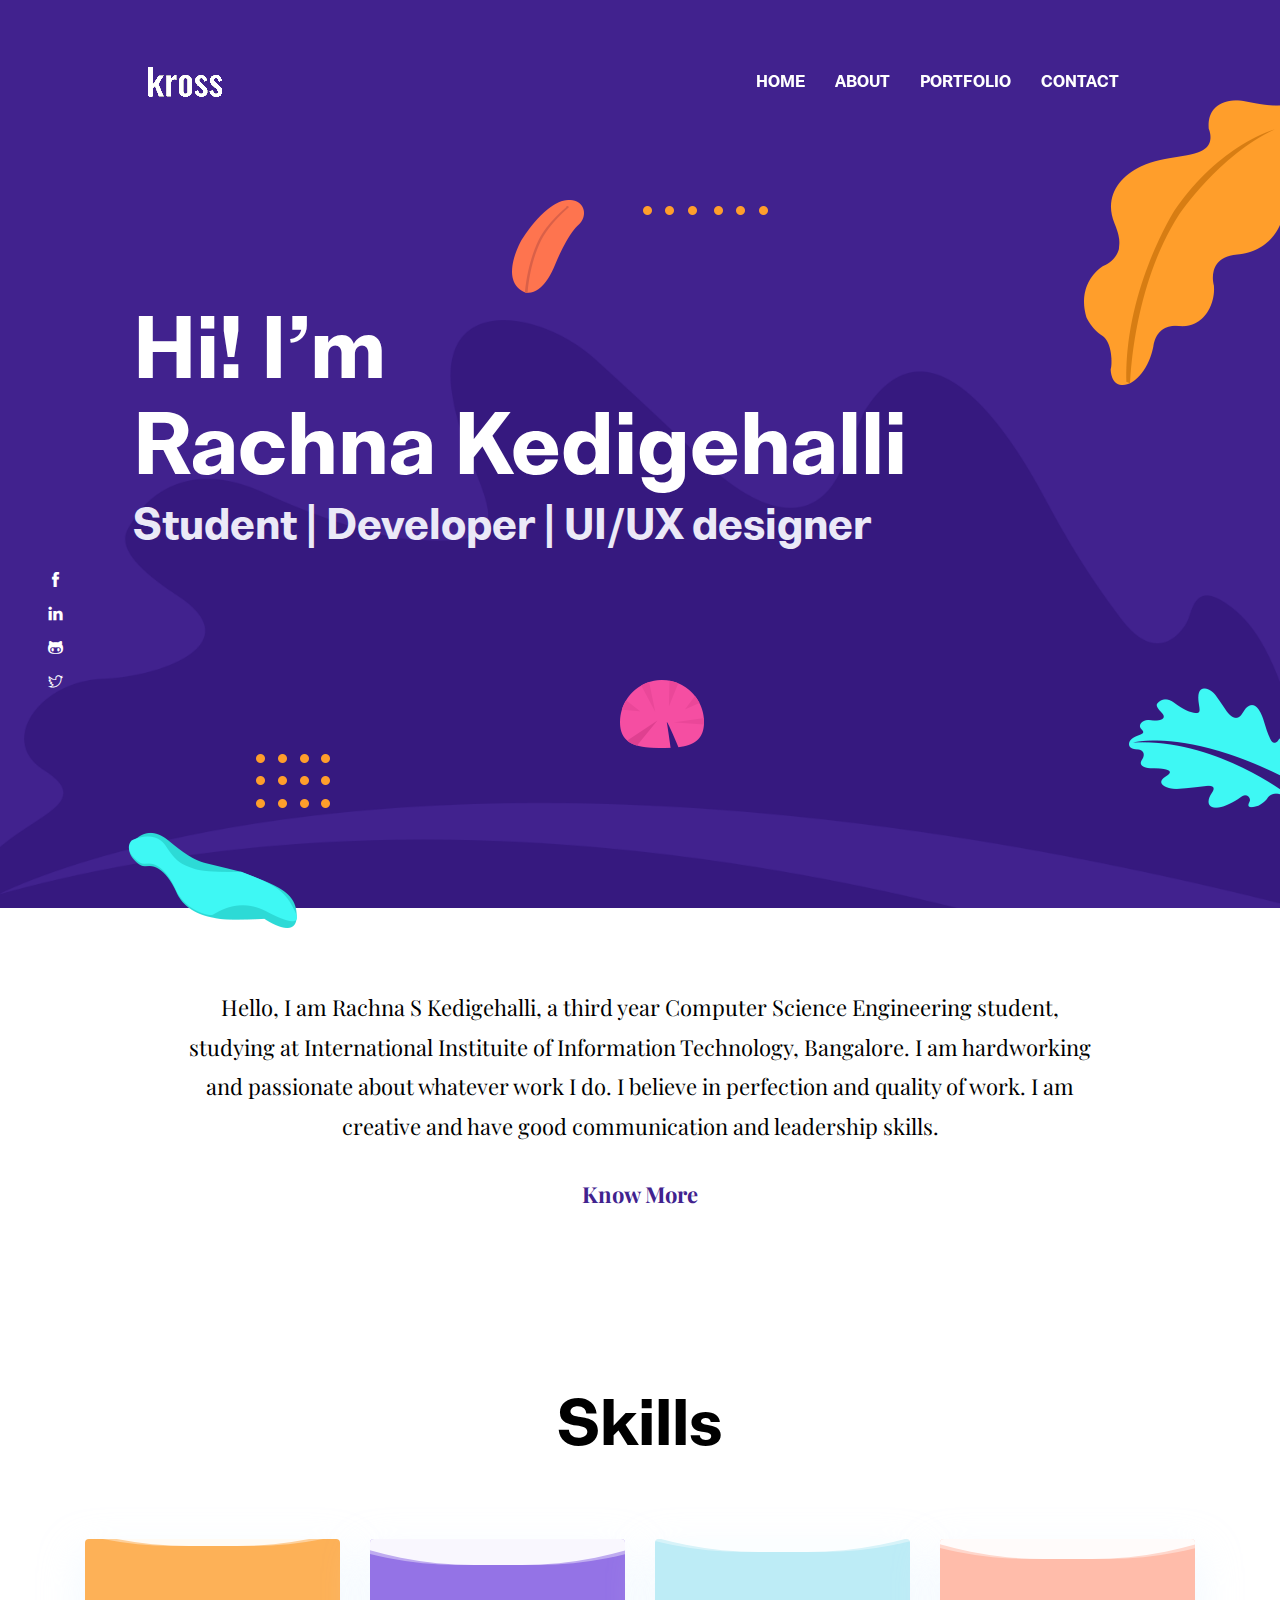
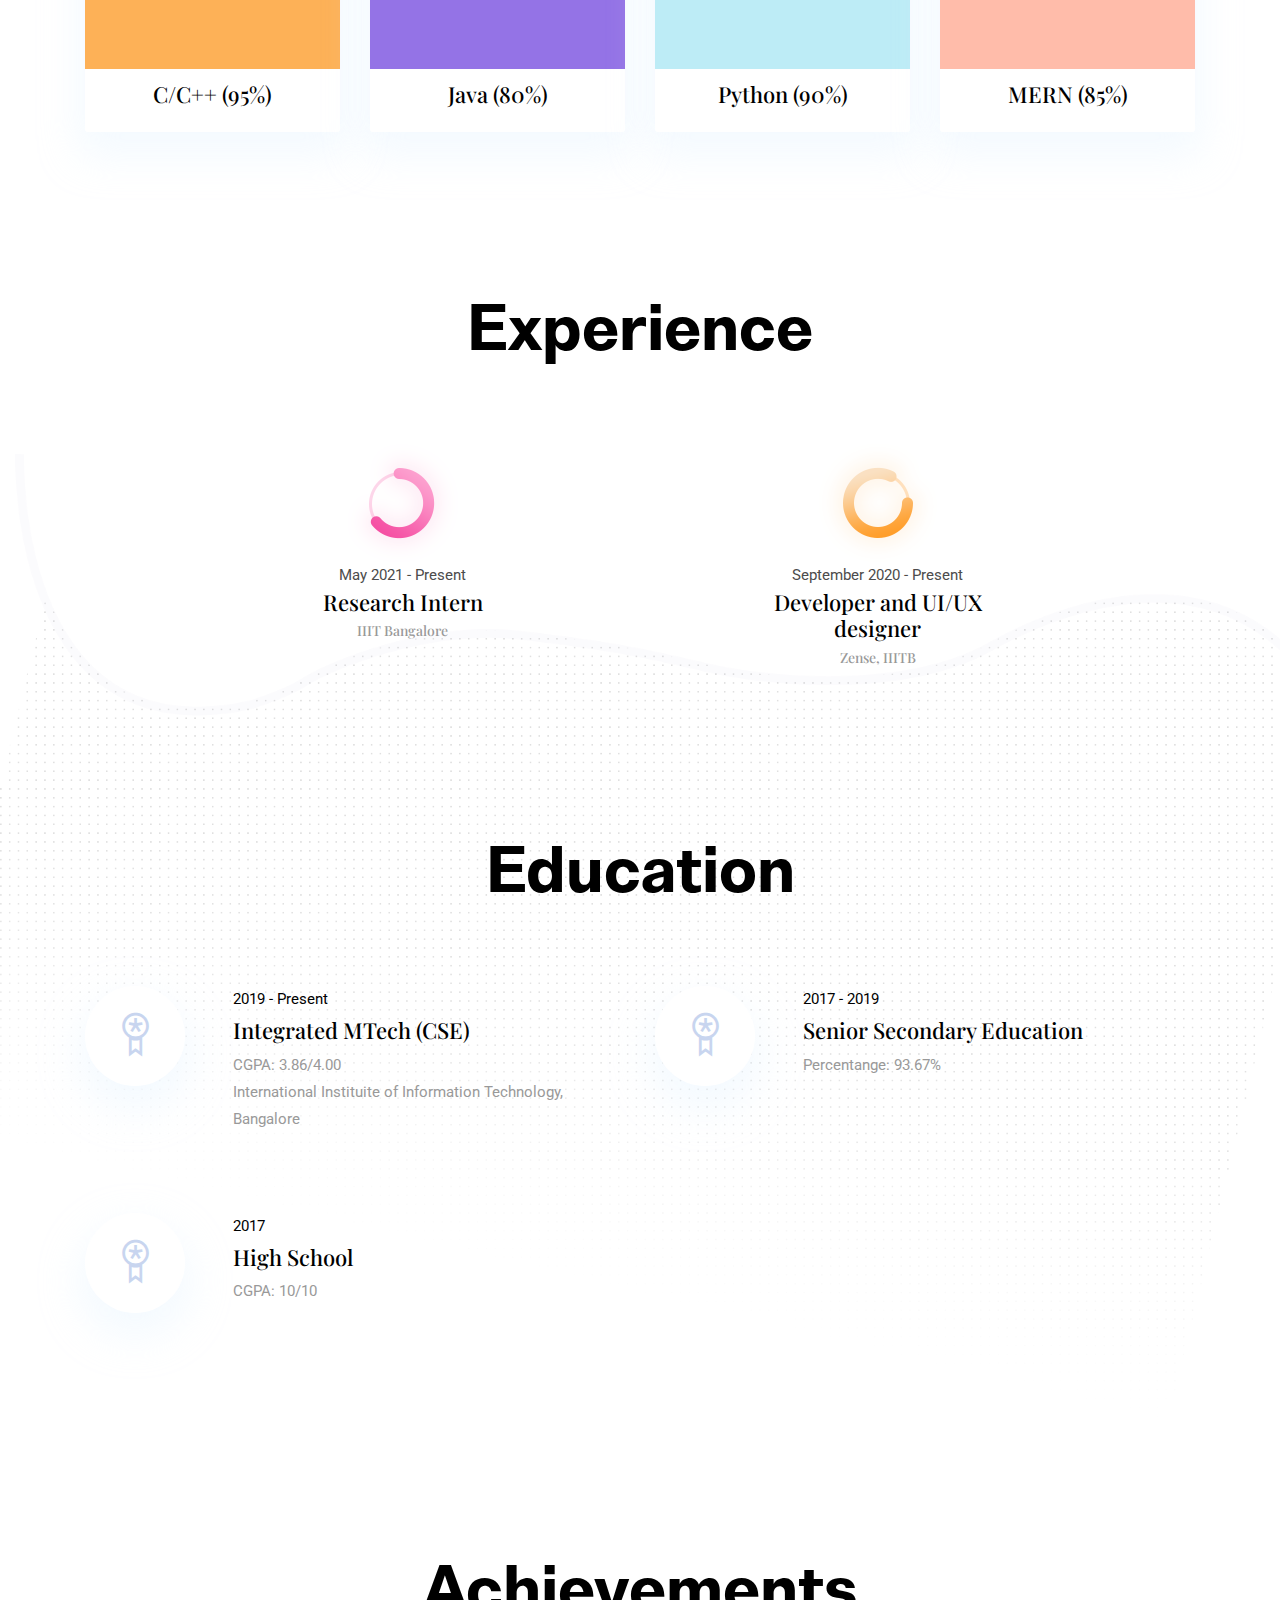
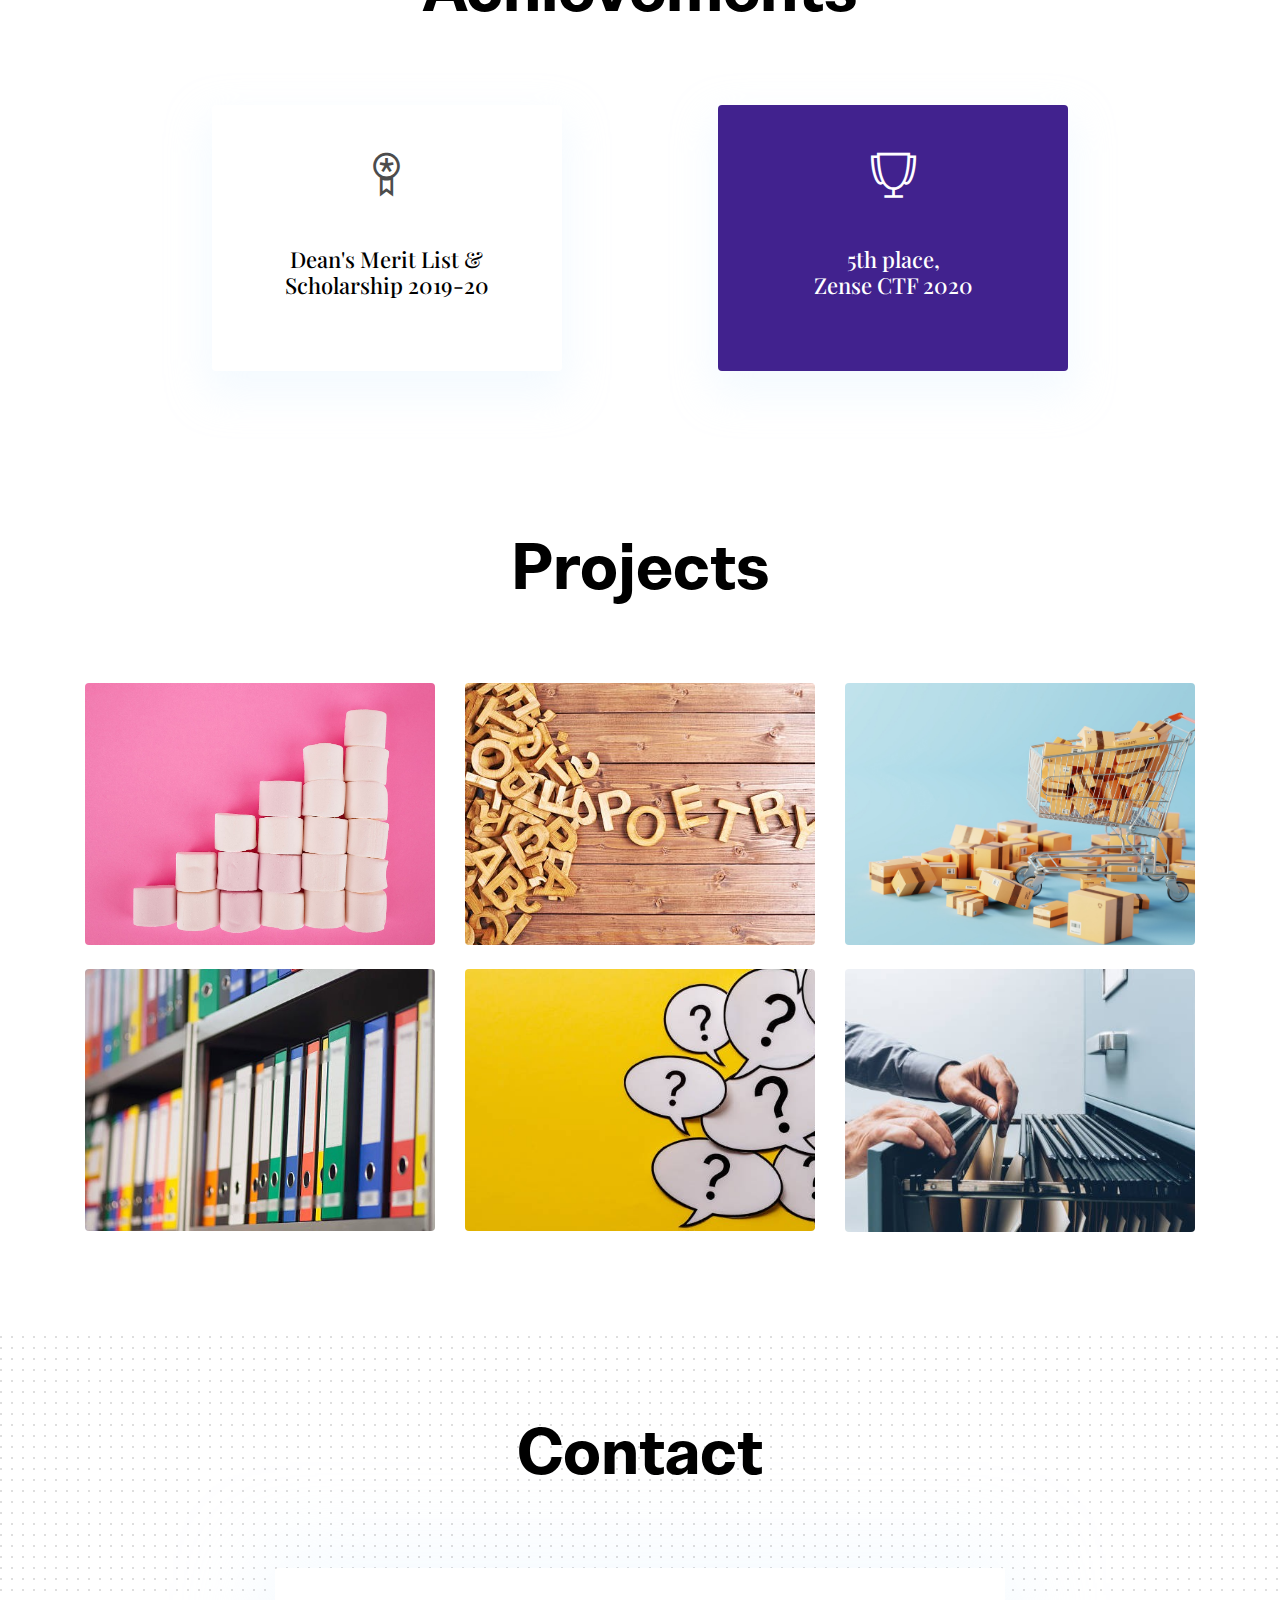
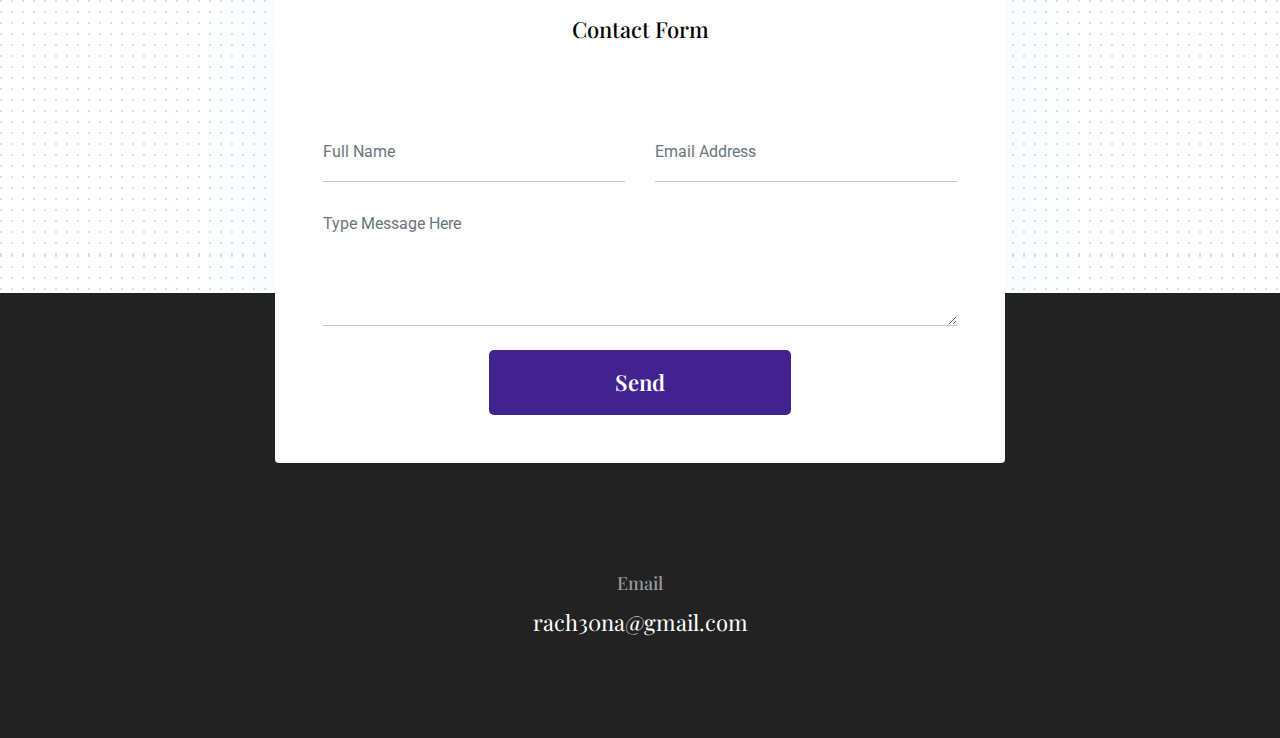
==== commit c83ccfe5: "About page, contact page, form and footer updated; blog removed" ====
--- a/theme/index.html
+++ b/theme/index.html
@@ -64,9 +64,9 @@
         <li class="nav-item">
           <a class="nav-link" href="about.html">about</a>
         </li>
-        <li class="nav-item">
+        <!-- <li class="nav-item">
           <a class="nav-link" href="blog.html">Blog</a>
-        </li>
+        </li> -->
         <li class="nav-item">
           <a class="nav-link" href="portfolio.html">Portfolio</a>
         </li>
@@ -576,7 +576,7 @@
       <div class="col-lg-8 mx-auto">
         <div class="bg-white rounded text-center p-5 shadow-down">
           <h4 class="mb-80">Contact Form</h4>
-          <form action="#" class="row">
+          <form class="row" action="https://formspree.io/f/xpzkovrd" method="POST" target="_blank">
             <div class="col-md-6">
               <input type="text" id="name" name="name" placeholder="Full Name" class="form-control px-0 mb-4" required>
             </div>
@@ -602,19 +602,19 @@
 <footer class="bg-dark footer-section">
   <div class="section">
     <div class="container">
-      <div class="row">
-        <div class="col-md-4">
+      <div class="row justify-content-center">
+        <div class="col-md-4 text-center">
           <h5 class="text-light">Email</h5>
           <p class="text-white paragraph-lg font-secondary">rach30na@gmail.com</p>
         </div>
-        <div class="col-md-4">
+        <!-- <div class="col-md-4">
           <h5 class="text-light">Phone</h5>
-          <p class="text-white paragraph-lg font-secondary">+91 9113983604</p>
+          <p class="text-white paragraph-lg font-secondary"></p>
         </div>
         <div class="col-md-4">
           <h5 class="text-light">Address</h5>
-          <p class="text-white paragraph-lg font-secondary">26/B, K.C.C. Bank Layout, Navanagar, Hubli, Karnataka, India - 580025</p>
-        </div>
+          <p class="text-white paragraph-lg font-secondary"></p>
+        </div> -->
       </div>
     </div>
   </div>
